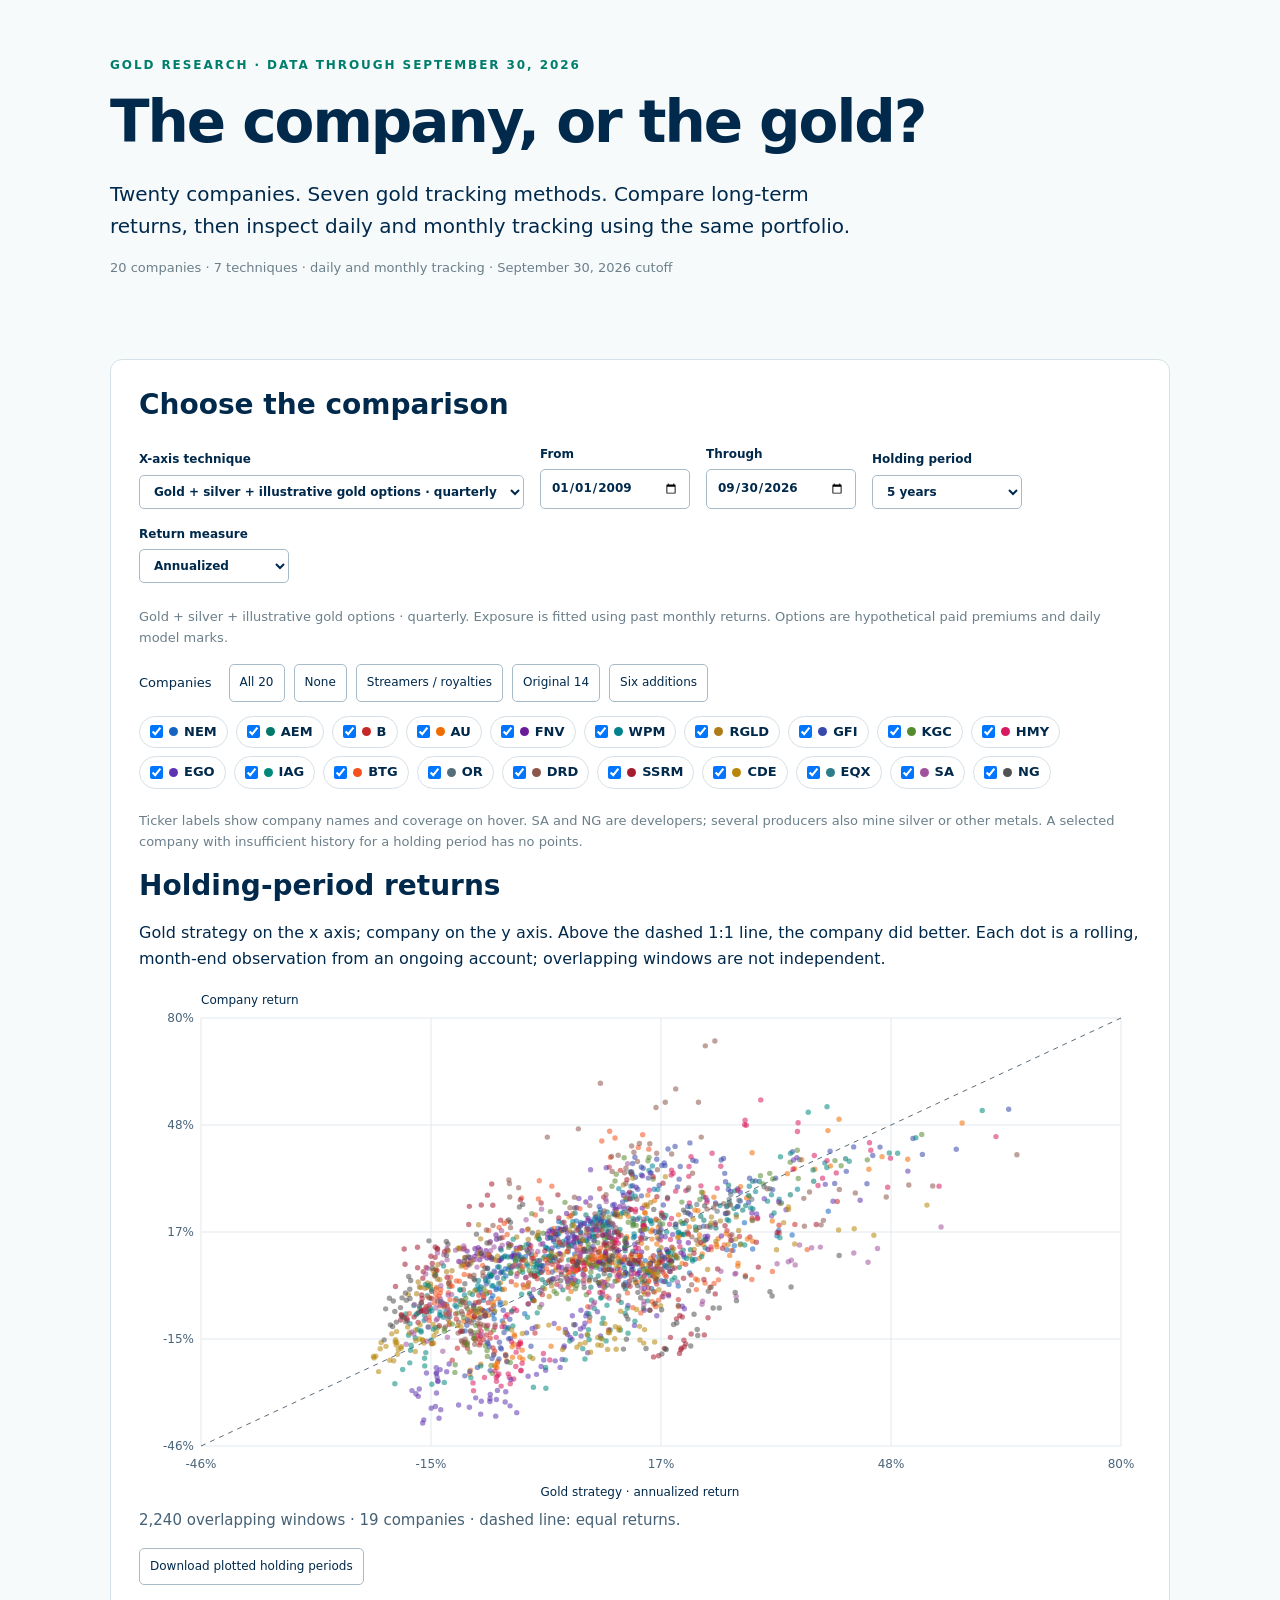
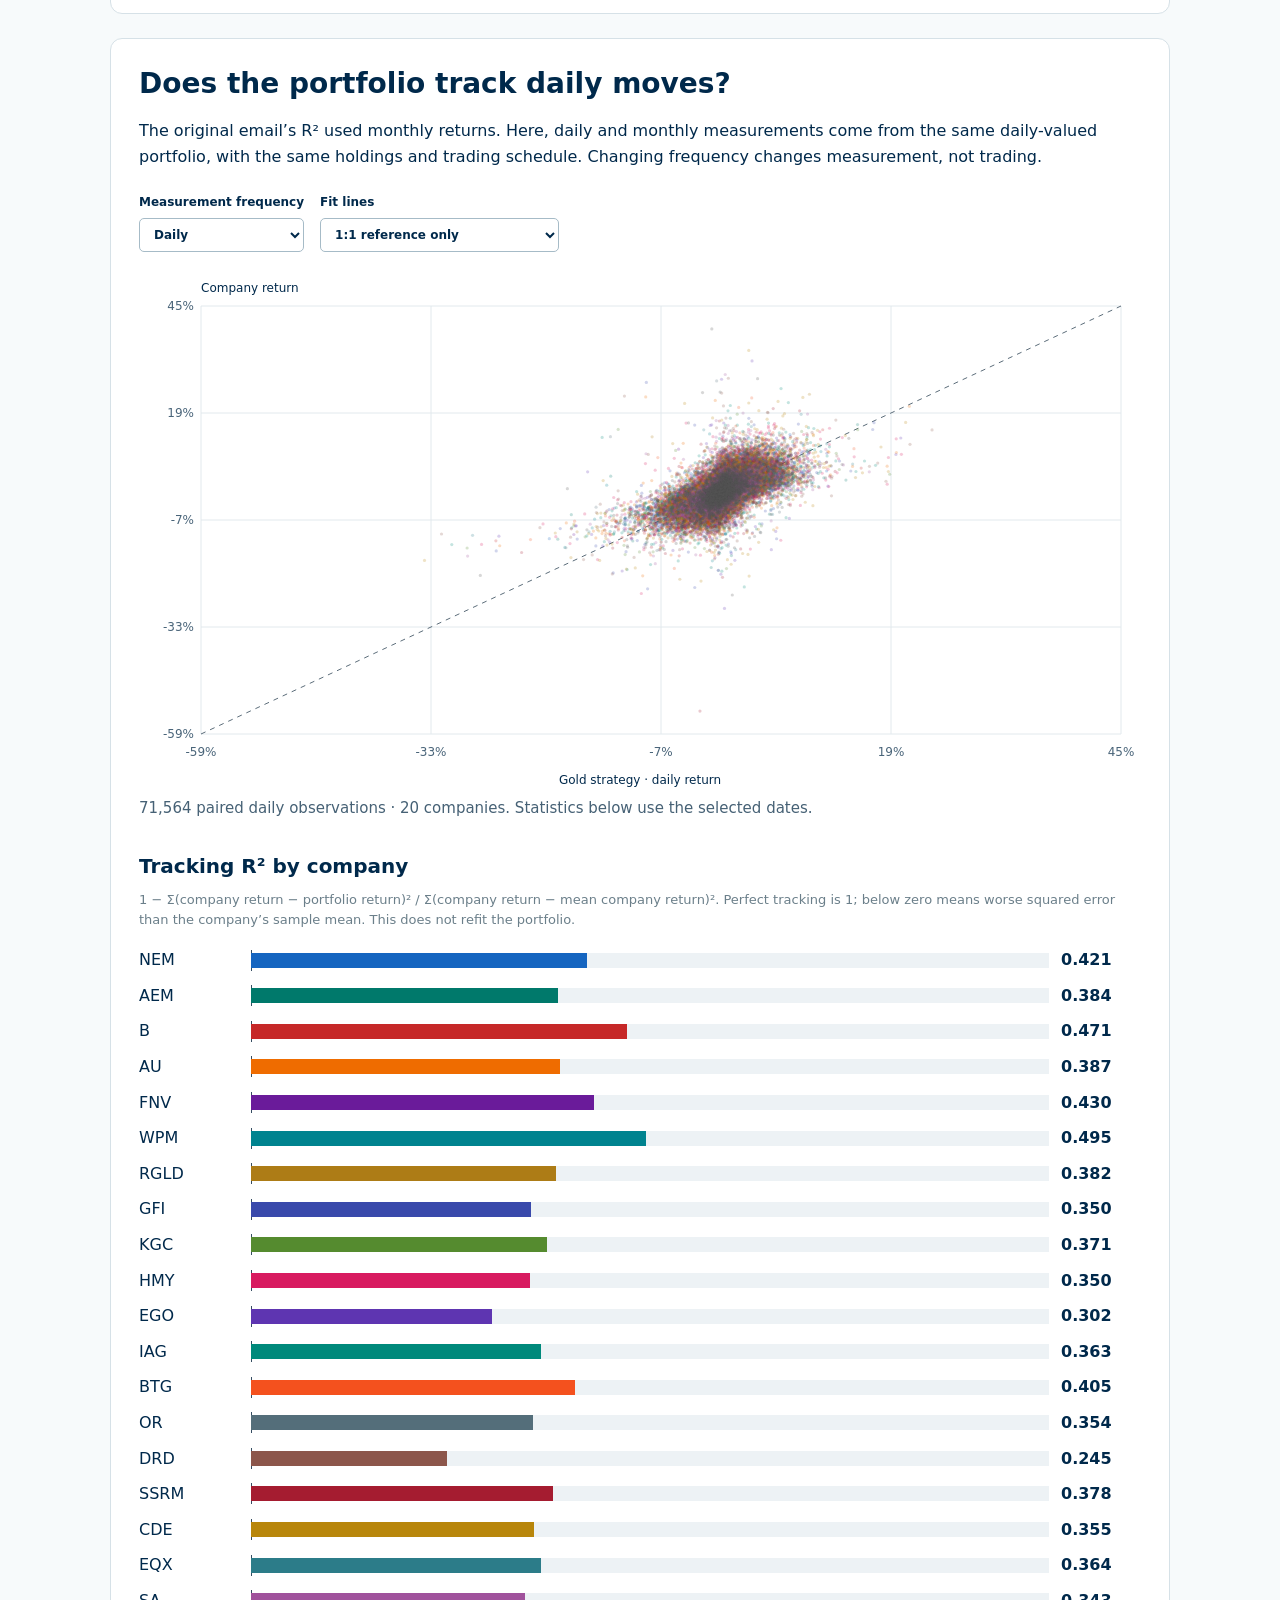
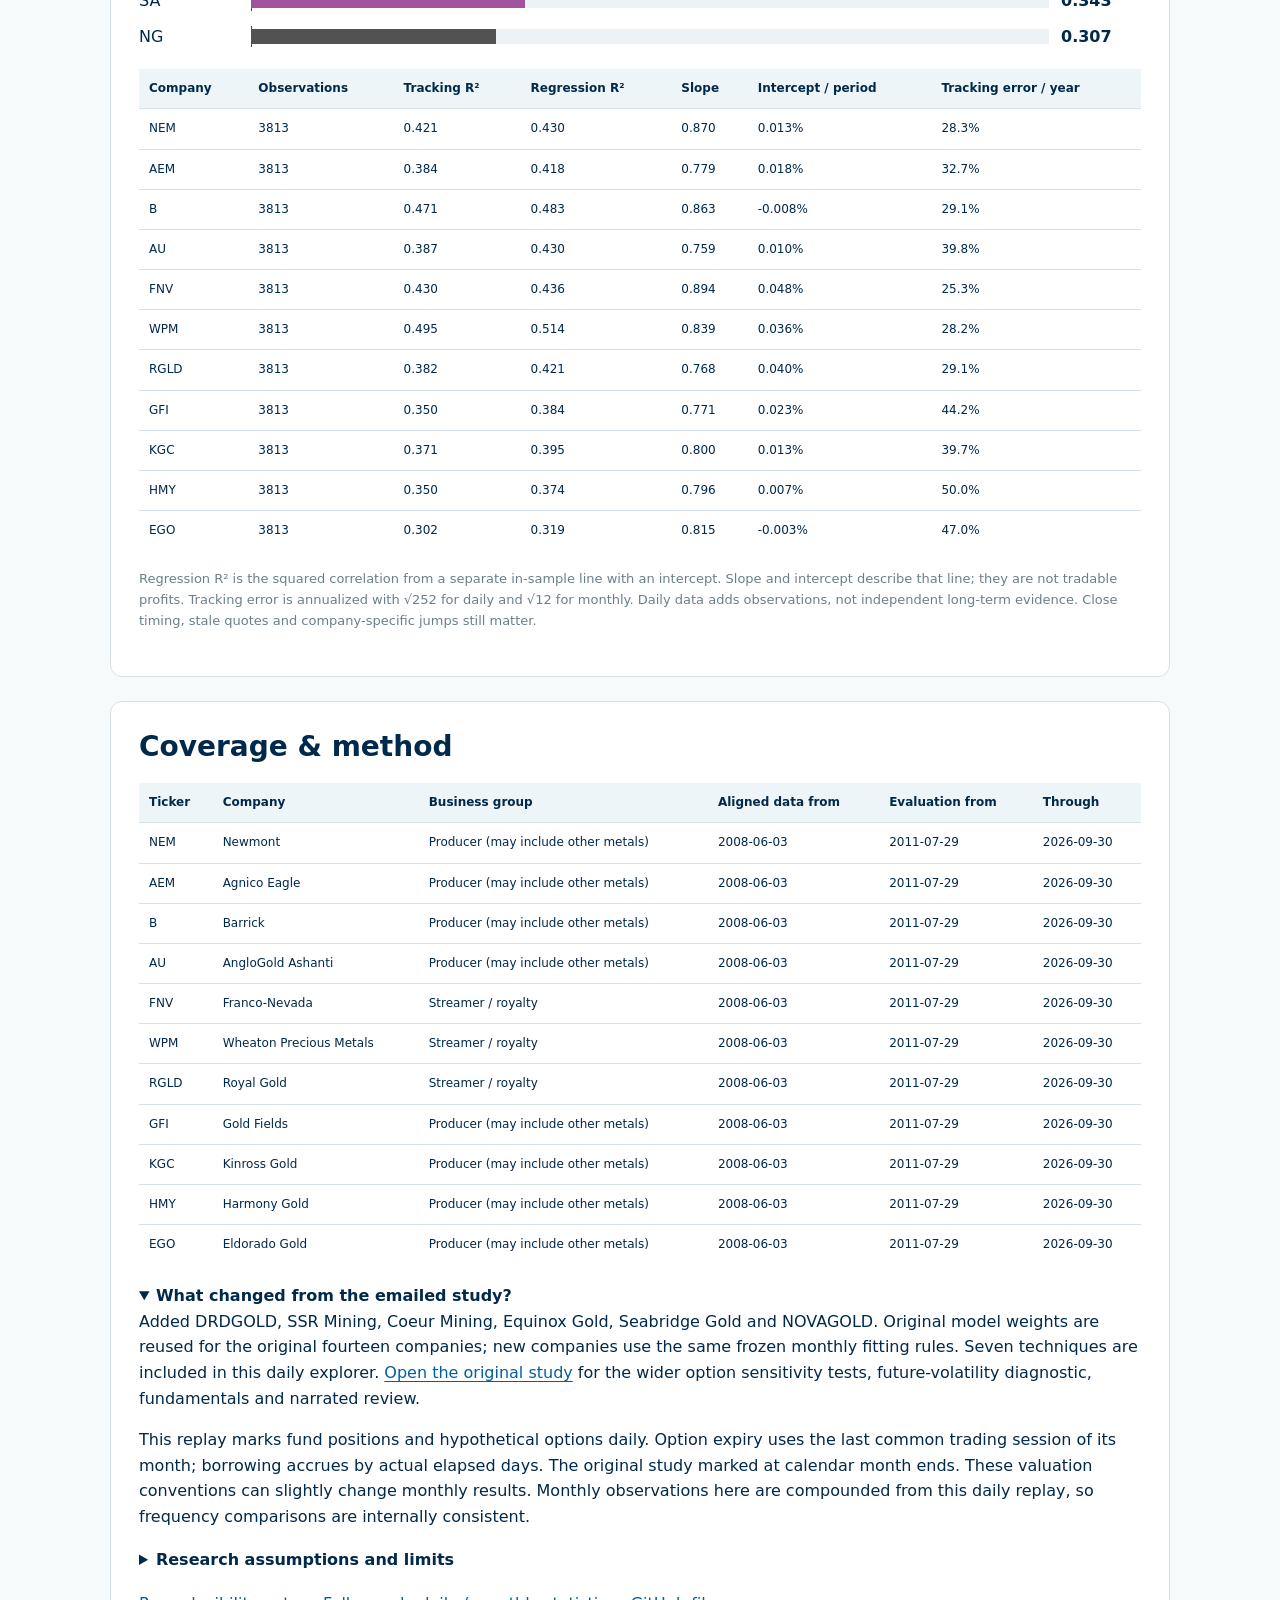
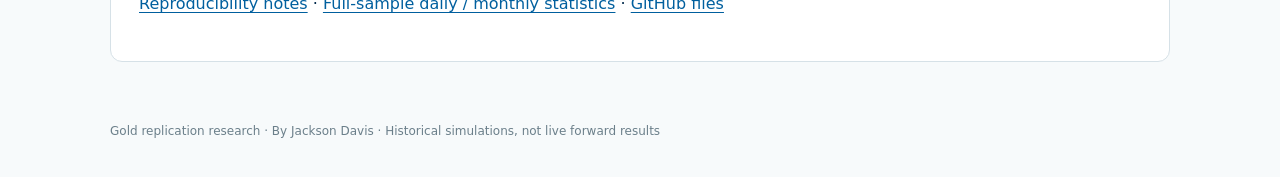
==== replication-v4/index.html @ cfcb2ccc "Add 20-company scatter with daily and monthly tracking comparisons Refs #2. Preserve the original mo" ====
<!doctype html><html lang="en"><head><meta charset="utf-8"><meta name="viewport" content="width=device-width,initial-scale=1"><title>Gold & company returns | Interactive research</title><link rel="stylesheet" href="style.css"><style>header{padding-bottom:28px}.chart{height:520px}select{max-width:100%}.controls>label{min-width:150px}.stockchips label{font-size:13px}.metricrow{display:grid;grid-template-columns:100px 1fr 80px;align-items:center;gap:12px;margin:10px 0}.track{height:15px;background:#edf2f5;position:relative}.bar{height:100%;position:absolute}.zero{position:absolute;top:-3px;height:21px;width:1px;background:#354d62}.tablewrap{max-height:480px}#tooltip{pointer-events:none}.statline{font-size:15px;color:#466175}.controls{align-items:end}.controls input{max-width:170px}button{cursor:pointer}details{margin:18px 0}summary{cursor:pointer;font-weight:600}a{color:#005f9e}@media(max-width:600px){.chart{height:420px}.metricrow{grid-template-columns:65px 1fr 65px}.controls{display:grid;grid-template-columns:1fr}.controls>label{min-width:0}}</style></head><body>
<header><p class="eyebrow">GOLD RESEARCH · DATA THROUGH SEPTEMBER 30, 2026</p><h1>The company, or the gold?</h1><p class="lede">Twenty companies. Seven gold tracking methods. Compare long-term returns, then inspect daily and monthly tracking using the same portfolio.</p><p id="status" role="status">Loading derived research data…</p></header><main>
<section><h2>Choose the comparison</h2><div class="controls"><label>X-axis technique<select id="model"></select></label><label>From<input type="date" id="start" value="2009-01-01" min="2009-01-01" max="2026-09-30"></label><label>Through<input type="date" id="end" value="2026-09-30" min="2009-01-01" max="2026-09-30"></label><label>Holding period<select id="horizon"><option value="1">1 month</option><option value="12">1 year</option><option value="36">3 years</option><option value="60" selected>5 years</option><option value="120">10 years</option></select></label><label>Return measure<select id="measure"><option value="cagr">Annualized</option><option value="total">Total</option></select></label></div><p id="modelnote" class="caption"></p>
<div class="stockhead"><span>Companies</span><button id="all">All 20</button><button id="none">None</button><button id="streamers">Streamers / royalties</button><button id="original">Original 14</button><button id="added">Six additions</button></div><div id="stocks" class="stockchips"></div><p class="caption">Ticker labels show company names and coverage on hover. SA and NG are developers; several producers also mine silver or other metals. A selected company with insufficient history for a holding period has no points.</p>
<h2>Holding-period returns</h2><p>Gold strategy on the x axis; company on the y axis. Above the dashed 1:1 line, the company did better. Each dot is a rolling, month-end observation from an ongoing account; overlapping windows are not independent.</p><div class="chart"><canvas id="holding" aria-label="Company versus selected gold technique holding-period returns"></canvas></div><p id="holdingcount" class="statline"></p><button id="download">Download plotted holding periods</button></section>
<section><h2>Does the portfolio track daily moves?</h2><p>The original email’s R² used monthly returns. Here, daily and monthly measurements come from the same daily-valued portfolio, with the same holdings and trading schedule. Changing frequency changes measurement, not trading.</p><div class="controls"><label>Measurement frequency<select id="frequency"><option value="daily" selected>Daily</option><option value="monthly">Monthly</option></select></label><label>Fit lines<select id="fits"><option value="off">1:1 reference only</option><option value="on">Add per-company fitted lines</option></select></label></div><div class="chart"><canvas id="tracking" aria-label="Daily or monthly company versus portfolio returns"></canvas></div><p id="trackingcount" class="statline"></p>
<h3>Tracking R² by company</h3><p class="caption">1 − Σ(company return − portfolio return)² / Σ(company return − mean company return)². Perfect tracking is 1; below zero means worse squared error than the company’s sample mean. This does not refit the portfolio.</p><div id="bars"></div><div class="tablewrap"><table id="stats"></table></div><p class="caption">Regression R² is the squared correlation from a separate in-sample line with an intercept. Slope and intercept describe that line; they are not tradable profits. Tracking error is annualized with √252 for daily and √12 for monthly. Daily data adds observations, not independent long-term evidence. Close timing, stale quotes and company-specific jumps still matter.</p></section>
<section><h2>Coverage & method</h2><div class="tablewrap"><table id="coverage"></table></div><details open><summary>What changed from the emailed study?</summary><p>Added DRDGOLD, SSR Mining, Coeur Mining, Equinox Gold, Seabridge Gold and NOVAGOLD. Original model weights are reused for the original fourteen companies; new companies use the same frozen monthly fitting rules. Seven techniques are included in this daily explorer. <a href="../replication-v3/">Open the original study</a> for the wider option sensitivity tests, future-volatility diagnostic, fundamentals and narrated review.</p><p>This replay marks fund positions and hypothetical options daily. Option expiry uses the last common trading session of its month; borrowing accrues by actual elapsed days. The original study marked at calendar month ends. These valuation conventions can slightly change monthly results. Monthly observations here are compounded from this daily replay, so frequency comparisons are internally consistent.</p></details><details><summary>Research assumptions and limits</summary><ul><li>GLD and SLV adjusted-close exposure plus BIL cash are funded bullion proxies, not a validated rolled-futures implementation. USD listings and vendor dividend/split adjustments are used.</li><li>Fitted exposures use trailing 24 monthly returns (risk targeting: 36), ending a full month before entry. Gold exposure is capped at 3×. Silver and paid gold options use the prior study’s fixed constraints and penalty. No peer-company return enters the portfolio.</li><li>Quantities remain fixed between monthly or calendar-quarter trades. Fund trades cost 2 basis points; borrowing adds 50 basis points per year. Illustrative options pay a 5% premium spread and use Black-Scholes/GVZ marks, not observed execution prices.</li><li>Revised vendor histories and a selected surviving universe can bias results. The companies’ business mix changes over time. No pre-listing histories are fabricated.</li><li>Long-horizon returns are ratios of the ongoing portfolio’s NAV, with costs already reflected. They do not reset a fresh account at each point. Selected dates restrict observations, not training history.</li><li>Daily observations require aligned stock/fund quotes. Only GVZ is forward-filled. Missing-session gaps, if present, are omitted from daily statistics; monthly observations still represent full month-end changes.</li></ul></details><p><a href="METHODS.md">Reproducibility notes</a> · <a href="summary.json">Full-sample daily / monthly statistics</a> · <a href="https://github.com/jhdavis789/gold-research/tree/main/replication-v4">GitHub files</a></p></section></main><footer>Gold replication research · By Jackson Davis · Historical simulations, not live forward results</footer><div id="tooltip" role="tooltip"></div><script src="app.js"></script></body></html>
---- replication-v4/style.css ----
:root{--ink:#00294b;--navy:#005f9e;--teal:#007e6c;--muted:#6b7f8a;--line:#d6e1e7;--wash:#def5ff}*{box-sizing:border-box}body{margin:0;color:var(--ink);background:#f7fafb;font:16px/1.6 system-ui,sans-serif}header,main,footer{max-width:1120px;margin:auto;padding:36px 30px}header{padding-top:56px;padding-bottom:22px}h1{font-size:clamp(34px,5vw,58px);letter-spacing:-.035em;line-height:1.08;margin:12px 0 24px}h2{font-size:28px;line-height:1.2;margin:0 0 18px}h3{font-size:20px;margin:30px 0 8px}p{margin:0 0 16px}.lede{max-width:780px;font-size:20px}.eyebrow{font-size:12px;letter-spacing:.16em;font-weight:700;color:var(--teal)}#status,.caption{font-size:13px;color:var(--muted)}section{background:white;border:1px solid var(--line);border-radius:12px;padding:28px;margin-bottom:24px}.finding{background:#edf7fb}.cards{display:grid;grid-template-columns:repeat(3,1fr);gap:24px;margin:24px 0}.cards strong{font-size:42px;color:var(--navy)}.cards p{font-size:14px}.controls{display:flex;flex-wrap:wrap;gap:16px;margin:24px 0}label{font-size:12px;font-weight:650;display:flex;flex-direction:column;gap:5px}input,select,button{font:inherit;color:var(--ink);border:1px solid #a6bbc7;border-radius:5px;background:white;padding:8px 10px}input{max-width:125px}select{max-width:310px}button{font-size:12px;cursor:pointer}button:hover{background:var(--wash)}.stockhead{display:flex;align-items:center;gap:9px;flex-wrap:wrap}.stockhead span{font-size:13px;margin-right:8px}.stockchips{display:flex;flex-wrap:wrap;gap:8px;margin:14px 0 22px}.stockchips label{display:flex;flex-direction:row;align-items:center;gap:6px;border:1px solid var(--line);border-radius:20px;padding:5px 10px;font-size:12px;cursor:pointer}.stockchips input{margin:0}.dot{display:inline-block;width:9px;height:9px;border-radius:50%}.chart{width:100%;height:420px;position:relative}canvas{width:100%;height:100%;display:block}.tablewrap{overflow:auto;margin:20px 0}table{width:100%;border-collapse:collapse;font-size:12px;white-space:nowrap}th{text-align:left;background:#edf5f8;font-weight:650}td,th{padding:10px;border-bottom:1px solid var(--line)}a{color:var(--navy);text-underline-offset:3px}li{margin-bottom:9px}footer{font-size:12px;color:var(--muted);padding-top:0}#tooltip{position:fixed;display:none;pointer-events:none;background:#fff;border:1px solid #a6bbc7;border-radius:6px;box-shadow:0 3px 18px #00294b22;padding:10px 13px;font-size:12px;z-index:20;max-width:300px}@media(max-width:640px){header,main,footer{padding-left:16px;padding-right:16px}section{padding:18px}.cards{grid-template-columns:1fr;gap:10px}.cards strong{font-size:32px}.cards p{margin:0}.chart{height:350px}select{max-width:270px}}
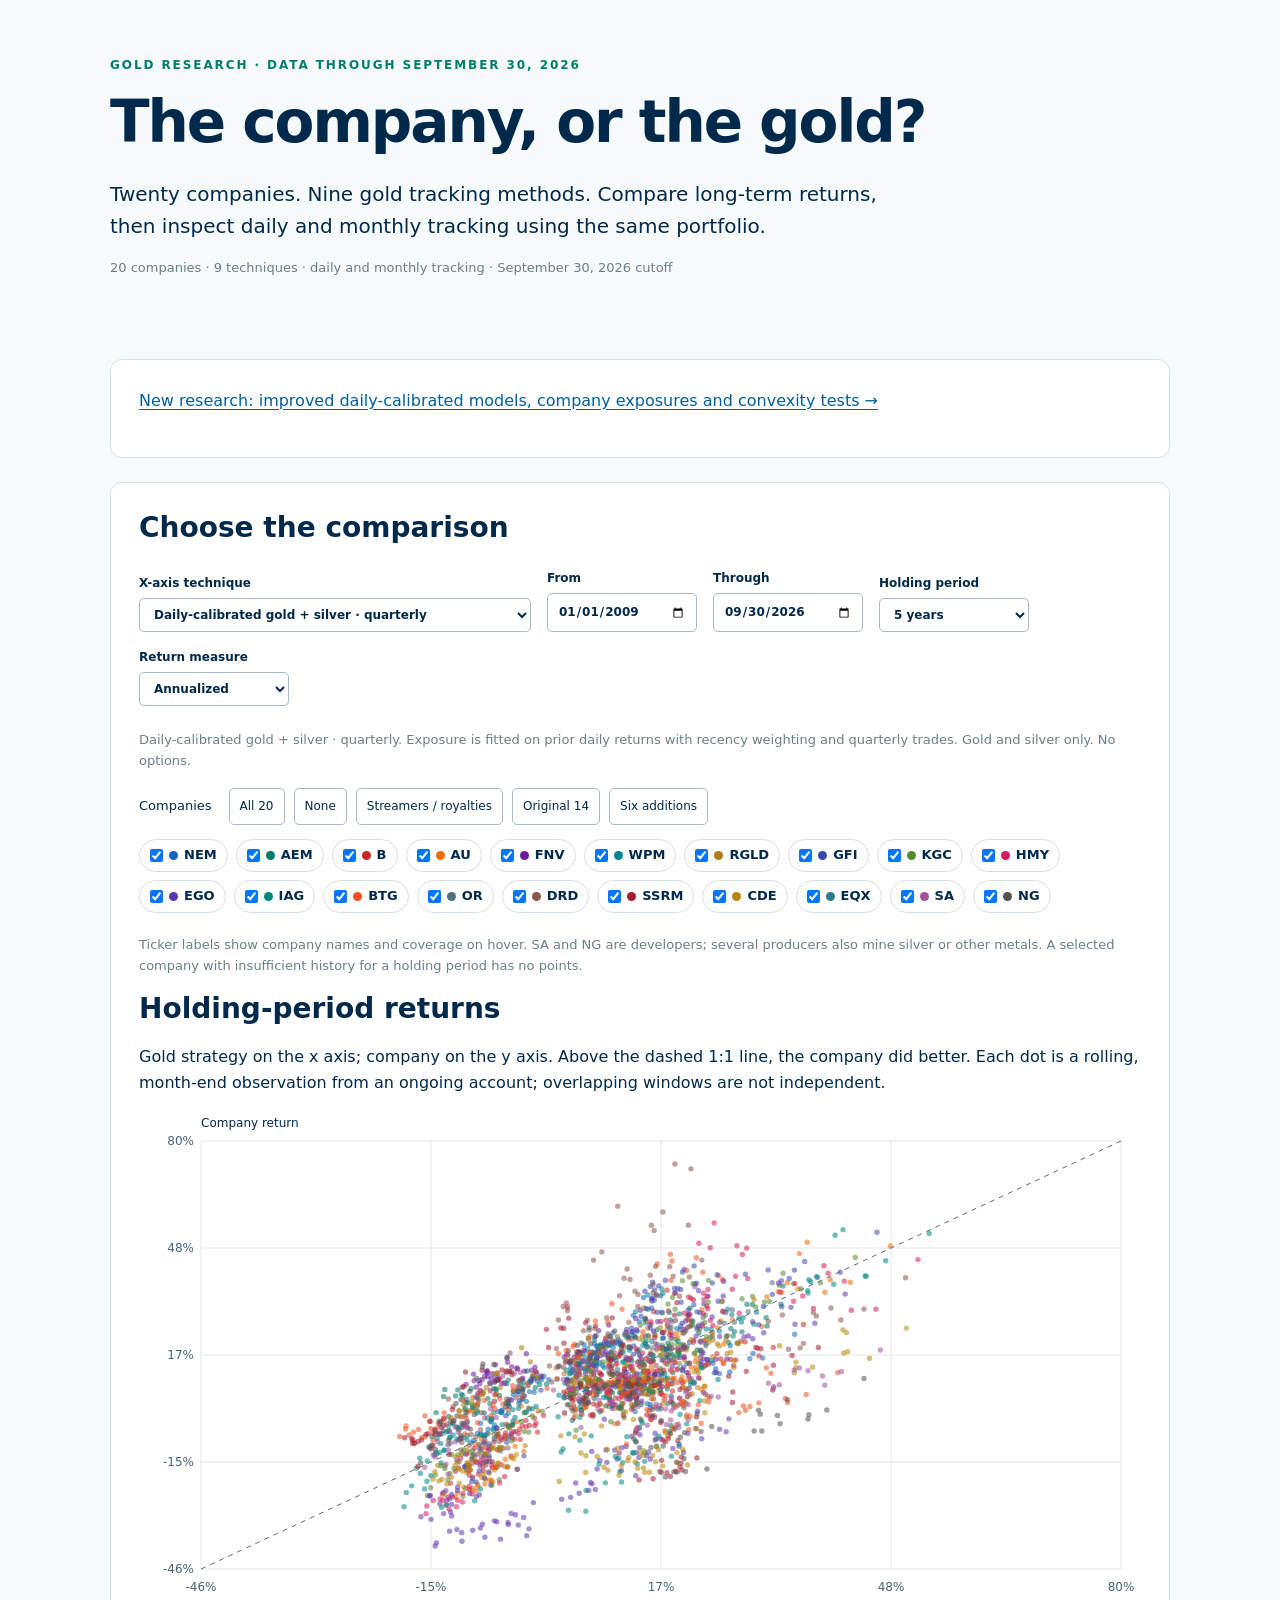
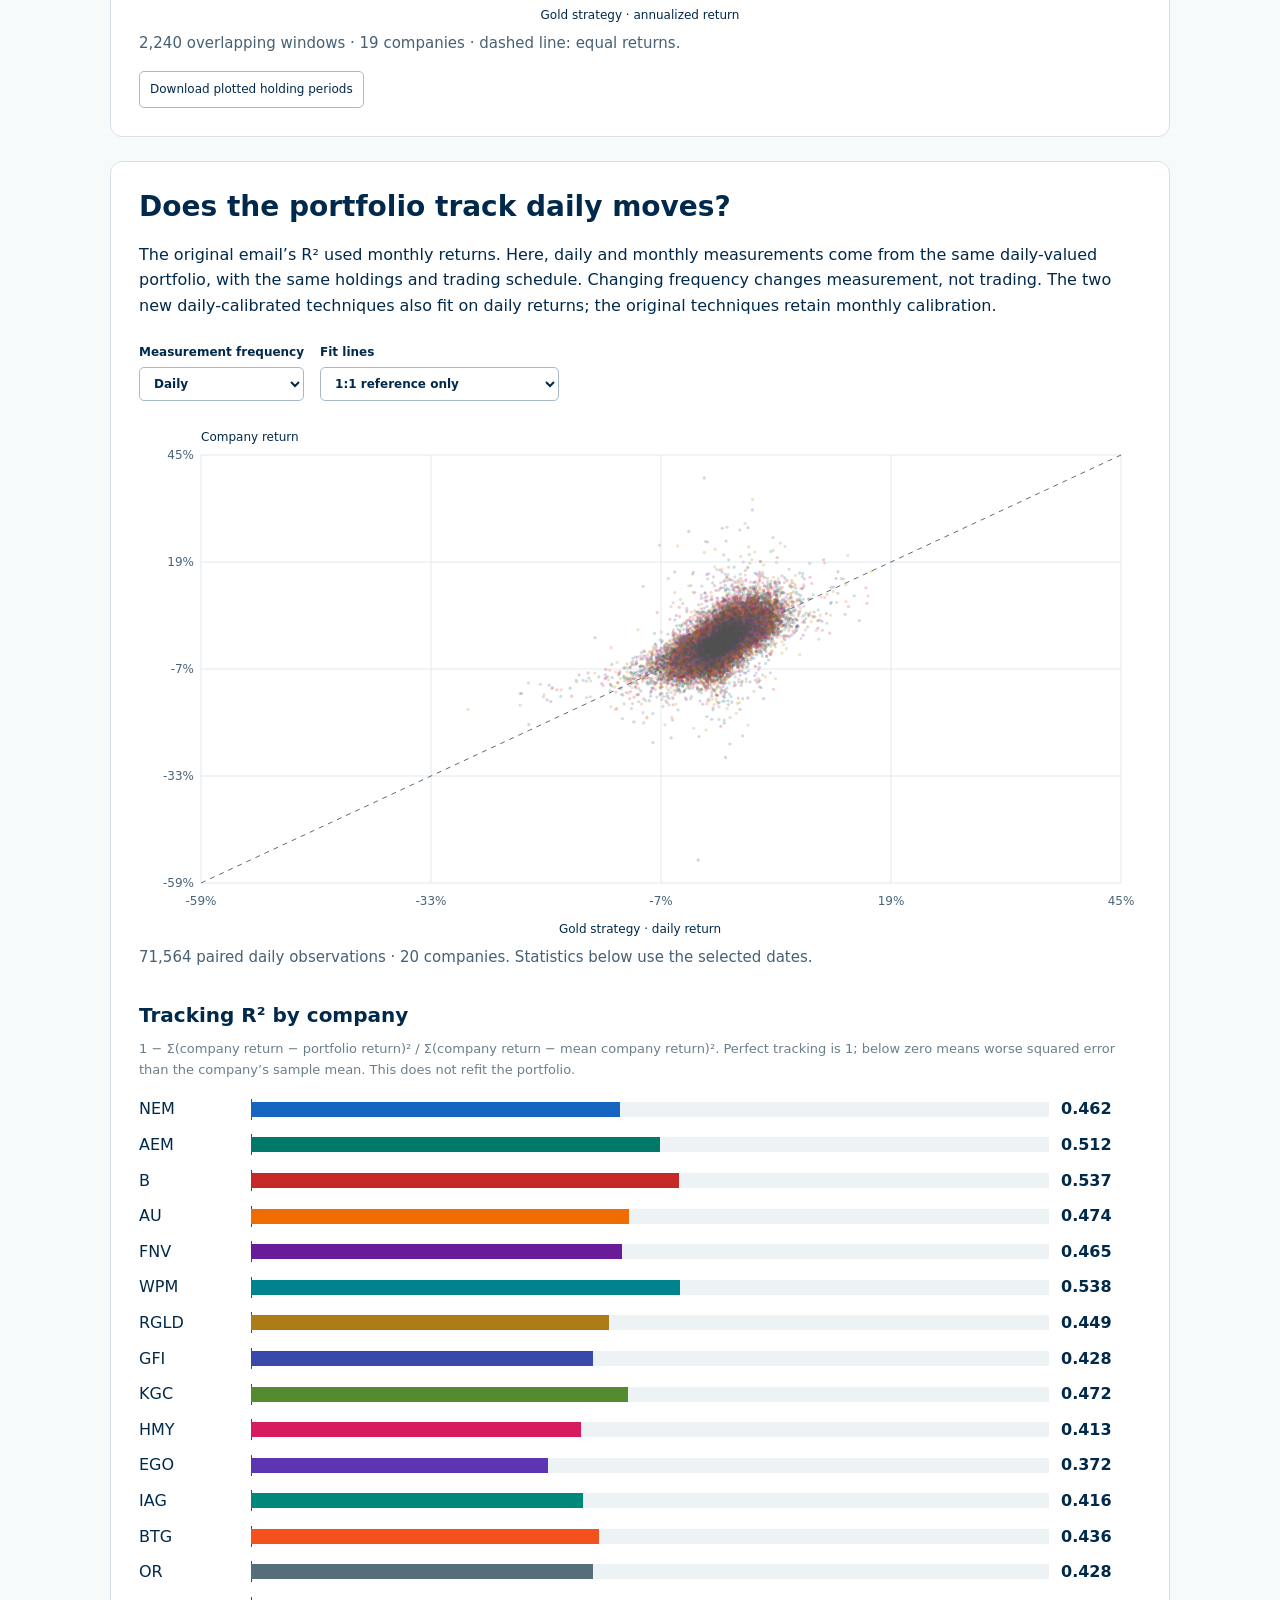
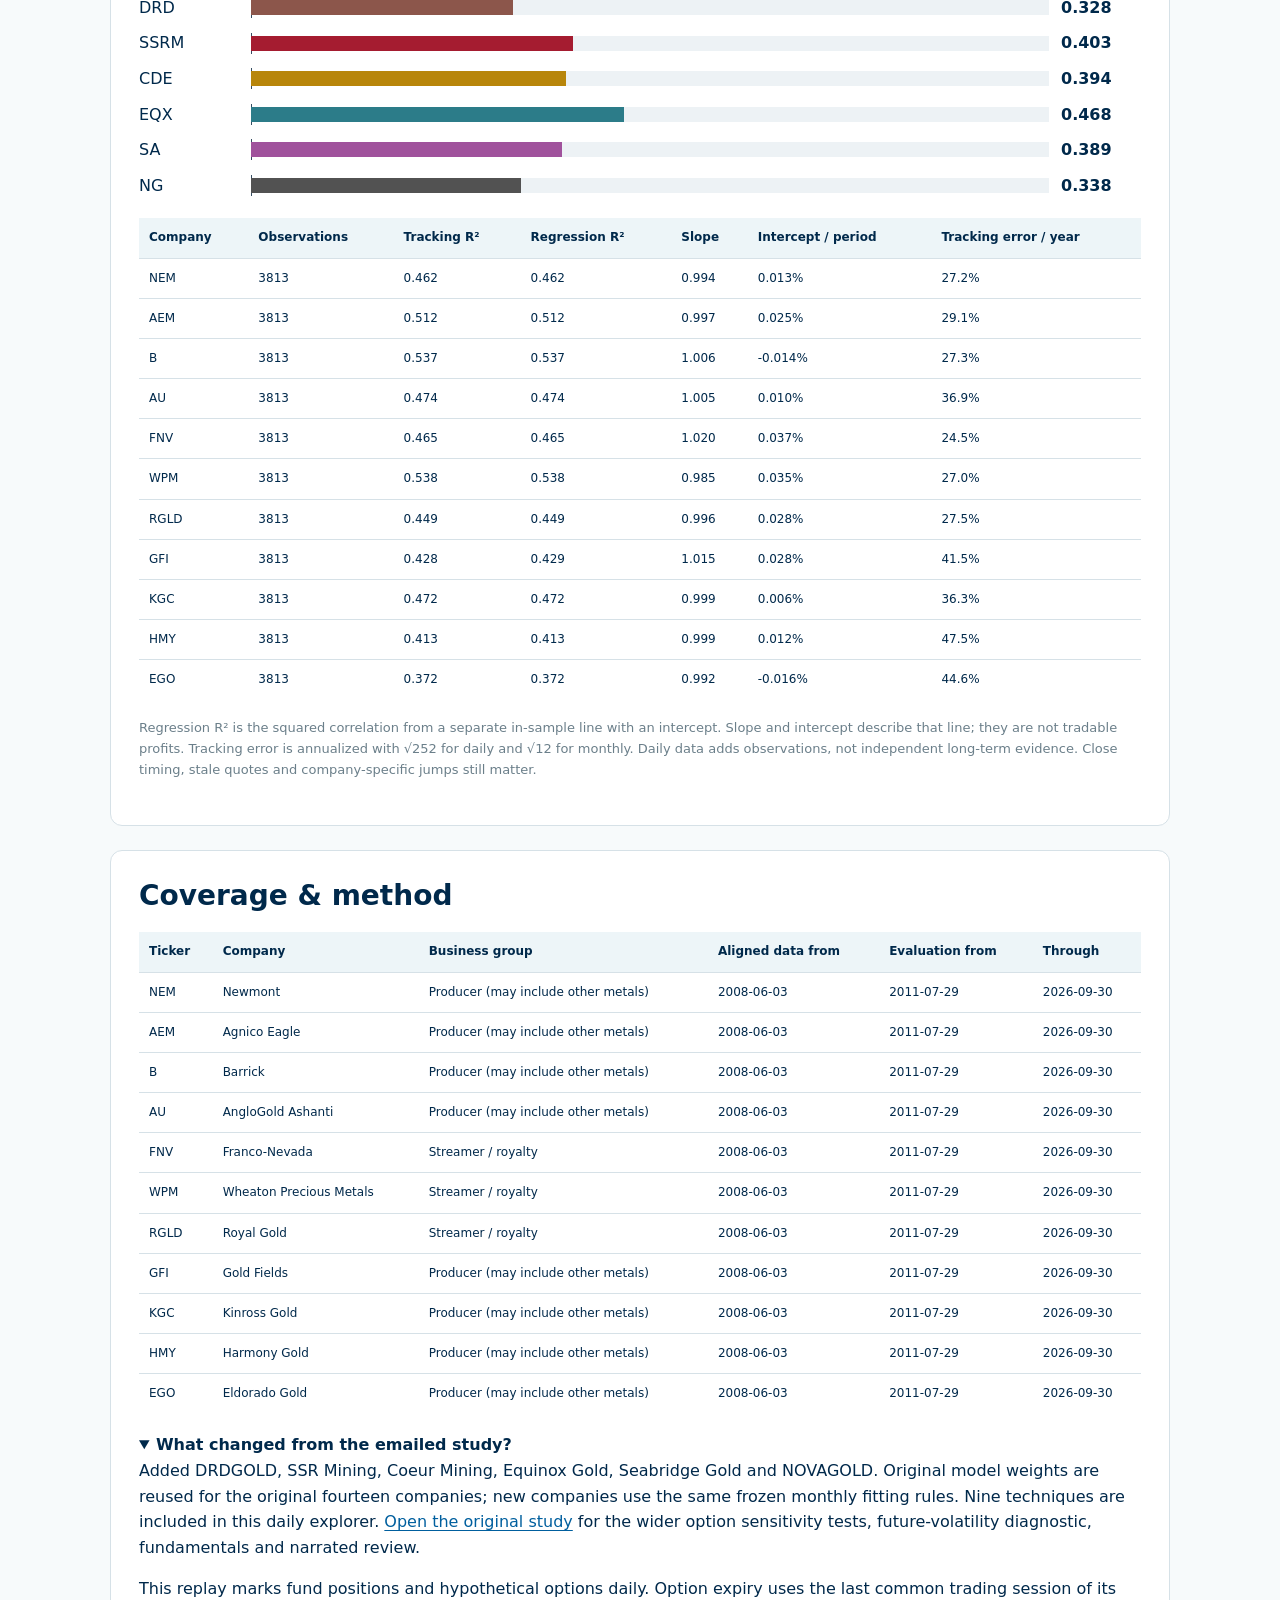
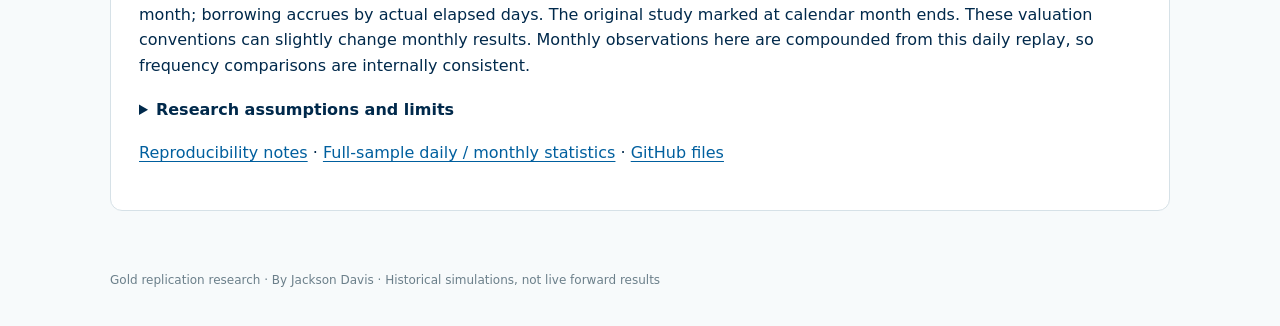
==== commit 17b540bc: "Improve company replication with daily calibration and test convexity Refs #3. Preserve 26 new portf" ====
--- a/replication-v4/index.html
+++ b/replication-v4/index.html
@@ -1,8 +1,8 @@
 <!doctype html><html lang="en"><head><meta charset="utf-8"><meta name="viewport" content="width=device-width,initial-scale=1"><title>Gold & company returns | Interactive research</title><link rel="stylesheet" href="style.css"><style>header{padding-bottom:28px}.chart{height:520px}select{max-width:100%}.controls>label{min-width:150px}.stockchips label{font-size:13px}.metricrow{display:grid;grid-template-columns:100px 1fr 80px;align-items:center;gap:12px;margin:10px 0}.track{height:15px;background:#edf2f5;position:relative}.bar{height:100%;position:absolute}.zero{position:absolute;top:-3px;height:21px;width:1px;background:#354d62}.tablewrap{max-height:480px}#tooltip{pointer-events:none}.statline{font-size:15px;color:#466175}.controls{align-items:end}.controls input{max-width:170px}button{cursor:pointer}details{margin:18px 0}summary{cursor:pointer;font-weight:600}a{color:#005f9e}@media(max-width:600px){.chart{height:420px}.metricrow{grid-template-columns:65px 1fr 65px}.controls{display:grid;grid-template-columns:1fr}.controls>label{min-width:0}}</style></head><body>
-<header><p class="eyebrow">GOLD RESEARCH · DATA THROUGH SEPTEMBER 30, 2026</p><h1>The company, or the gold?</h1><p class="lede">Twenty companies. Seven gold tracking methods. Compare long-term returns, then inspect daily and monthly tracking using the same portfolio.</p><p id="status" role="status">Loading derived research data…</p></header><main>
+<header><p class="eyebrow">GOLD RESEARCH · DATA THROUGH SEPTEMBER 30, 2026</p><h1>The company, or the gold?</h1><p class="lede">Twenty companies. Nine gold tracking methods. Compare long-term returns, then inspect daily and monthly tracking using the same portfolio.</p><p id="status" role="status">Loading derived research data…</p></header><main><section><p><a href="../replication-v5/">New research: improved daily-calibrated models, company exposures and convexity tests →</a></p></section>
 <section><h2>Choose the comparison</h2><div class="controls"><label>X-axis technique<select id="model"></select></label><label>From<input type="date" id="start" value="2009-01-01" min="2009-01-01" max="2026-09-30"></label><label>Through<input type="date" id="end" value="2026-09-30" min="2009-01-01" max="2026-09-30"></label><label>Holding period<select id="horizon"><option value="1">1 month</option><option value="12">1 year</option><option value="36">3 years</option><option value="60" selected>5 years</option><option value="120">10 years</option></select></label><label>Return measure<select id="measure"><option value="cagr">Annualized</option><option value="total">Total</option></select></label></div><p id="modelnote" class="caption"></p>
 <div class="stockhead"><span>Companies</span><button id="all">All 20</button><button id="none">None</button><button id="streamers">Streamers / royalties</button><button id="original">Original 14</button><button id="added">Six additions</button></div><div id="stocks" class="stockchips"></div><p class="caption">Ticker labels show company names and coverage on hover. SA and NG are developers; several producers also mine silver or other metals. A selected company with insufficient history for a holding period has no points.</p>
 <h2>Holding-period returns</h2><p>Gold strategy on the x axis; company on the y axis. Above the dashed 1:1 line, the company did better. Each dot is a rolling, month-end observation from an ongoing account; overlapping windows are not independent.</p><div class="chart"><canvas id="holding" aria-label="Company versus selected gold technique holding-period returns"></canvas></div><p id="holdingcount" class="statline"></p><button id="download">Download plotted holding periods</button></section>
-<section><h2>Does the portfolio track daily moves?</h2><p>The original email’s R² used monthly returns. Here, daily and monthly measurements come from the same daily-valued portfolio, with the same holdings and trading schedule. Changing frequency changes measurement, not trading.</p><div class="controls"><label>Measurement frequency<select id="frequency"><option value="daily" selected>Daily</option><option value="monthly">Monthly</option></select></label><label>Fit lines<select id="fits"><option value="off">1:1 reference only</option><option value="on">Add per-company fitted lines</option></select></label></div><div class="chart"><canvas id="tracking" aria-label="Daily or monthly company versus portfolio returns"></canvas></div><p id="trackingcount" class="statline"></p>
+<section><h2>Does the portfolio track daily moves?</h2><p>The original email’s R² used monthly returns. Here, daily and monthly measurements come from the same daily-valued portfolio, with the same holdings and trading schedule. Changing frequency changes measurement, not trading. The two new daily-calibrated techniques also fit on daily returns; the original techniques retain monthly calibration.</p><div class="controls"><label>Measurement frequency<select id="frequency"><option value="daily" selected>Daily</option><option value="monthly">Monthly</option></select></label><label>Fit lines<select id="fits"><option value="off">1:1 reference only</option><option value="on">Add per-company fitted lines</option></select></label></div><div class="chart"><canvas id="tracking" aria-label="Daily or monthly company versus portfolio returns"></canvas></div><p id="trackingcount" class="statline"></p>
 <h3>Tracking R² by company</h3><p class="caption">1 − Σ(company return − portfolio return)² / Σ(company return − mean company return)². Perfect tracking is 1; below zero means worse squared error than the company’s sample mean. This does not refit the portfolio.</p><div id="bars"></div><div class="tablewrap"><table id="stats"></table></div><p class="caption">Regression R² is the squared correlation from a separate in-sample line with an intercept. Slope and intercept describe that line; they are not tradable profits. Tracking error is annualized with √252 for daily and √12 for monthly. Daily data adds observations, not independent long-term evidence. Close timing, stale quotes and company-specific jumps still matter.</p></section>
-<section><h2>Coverage & method</h2><div class="tablewrap"><table id="coverage"></table></div><details open><summary>What changed from the emailed study?</summary><p>Added DRDGOLD, SSR Mining, Coeur Mining, Equinox Gold, Seabridge Gold and NOVAGOLD. Original model weights are reused for the original fourteen companies; new companies use the same frozen monthly fitting rules. Seven techniques are included in this daily explorer. <a href="../replication-v3/">Open the original study</a> for the wider option sensitivity tests, future-volatility diagnostic, fundamentals and narrated review.</p><p>This replay marks fund positions and hypothetical options daily. Option expiry uses the last common trading session of its month; borrowing accrues by actual elapsed days. The original study marked at calendar month ends. These valuation conventions can slightly change monthly results. Monthly observations here are compounded from this daily replay, so frequency comparisons are internally consistent.</p></details><details><summary>Research assumptions and limits</summary><ul><li>GLD and SLV adjusted-close exposure plus BIL cash are funded bullion proxies, not a validated rolled-futures implementation. USD listings and vendor dividend/split adjustments are used.</li><li>Fitted exposures use trailing 24 monthly returns (risk targeting: 36), ending a full month before entry. Gold exposure is capped at 3×. Silver and paid gold options use the prior study’s fixed constraints and penalty. No peer-company return enters the portfolio.</li><li>Quantities remain fixed between monthly or calendar-quarter trades. Fund trades cost 2 basis points; borrowing adds 50 basis points per year. Illustrative options pay a 5% premium spread and use Black-Scholes/GVZ marks, not observed execution prices.</li><li>Revised vendor histories and a selected surviving universe can bias results. The companies’ business mix changes over time. No pre-listing histories are fabricated.</li><li>Long-horizon returns are ratios of the ongoing portfolio’s NAV, with costs already reflected. They do not reset a fresh account at each point. Selected dates restrict observations, not training history.</li><li>Daily observations require aligned stock/fund quotes. Only GVZ is forward-filled. Missing-session gaps, if present, are omitted from daily statistics; monthly observations still represent full month-end changes.</li></ul></details><p><a href="METHODS.md">Reproducibility notes</a> · <a href="summary.json">Full-sample daily / monthly statistics</a> · <a href="https://github.com/jhdavis789/gold-research/tree/main/replication-v4">GitHub files</a></p></section></main><footer>Gold replication research · By Jackson Davis · Historical simulations, not live forward results</footer><div id="tooltip" role="tooltip"></div><script src="app.js"></script></body></html>
+<section><h2>Coverage & method</h2><div class="tablewrap"><table id="coverage"></table></div><details open><summary>What changed from the emailed study?</summary><p>Added DRDGOLD, SSR Mining, Coeur Mining, Equinox Gold, Seabridge Gold and NOVAGOLD. Original model weights are reused for the original fourteen companies; new companies use the same frozen monthly fitting rules. Nine techniques are included in this daily explorer. <a href="../replication-v3/">Open the original study</a> for the wider option sensitivity tests, future-volatility diagnostic, fundamentals and narrated review.</p><p>This replay marks fund positions and hypothetical options daily. Option expiry uses the last common trading session of its month; borrowing accrues by actual elapsed days. The original study marked at calendar month ends. These valuation conventions can slightly change monthly results. Monthly observations here are compounded from this daily replay, so frequency comparisons are internally consistent.</p></details><details><summary>Research assumptions and limits</summary><ul><li>GLD and SLV adjusted-close exposure plus BIL cash are funded bullion proxies, not a validated rolled-futures implementation. USD listings and vendor dividend/split adjustments are used.</li><li>Fitted exposures use trailing 24 monthly returns (risk targeting: 36), ending a full month before entry. Gold exposure is capped at 3×. Silver and paid gold options use the prior study’s fixed constraints and penalty. No peer-company return enters the portfolio.</li><li>Quantities remain fixed between monthly or calendar-quarter trades. Fund trades cost 2 basis points; borrowing adds 50 basis points per year. Illustrative options pay a 5% premium spread and use Black-Scholes/GVZ marks, not observed execution prices.</li><li>Revised vendor histories and a selected surviving universe can bias results. The companies’ business mix changes over time. No pre-listing histories are fabricated.</li><li>Long-horizon returns are ratios of the ongoing portfolio’s NAV, with costs already reflected. They do not reset a fresh account at each point. Selected dates restrict observations, not training history.</li><li>Daily observations require aligned stock/fund quotes. Only GVZ is forward-filled. Missing-session gaps, if present, are omitted from daily statistics; monthly observations still represent full month-end changes.</li></ul></details><p><a href="METHODS.md">Reproducibility notes</a> · <a href="summary.json">Full-sample daily / monthly statistics</a> · <a href="https://github.com/jhdavis789/gold-research/tree/main/replication-v4">GitHub files</a></p></section></main><footer>Gold replication research · By Jackson Davis · Historical simulations, not live forward results</footer><div id="tooltip" role="tooltip"></div><script src="app.js"></script></body></html>
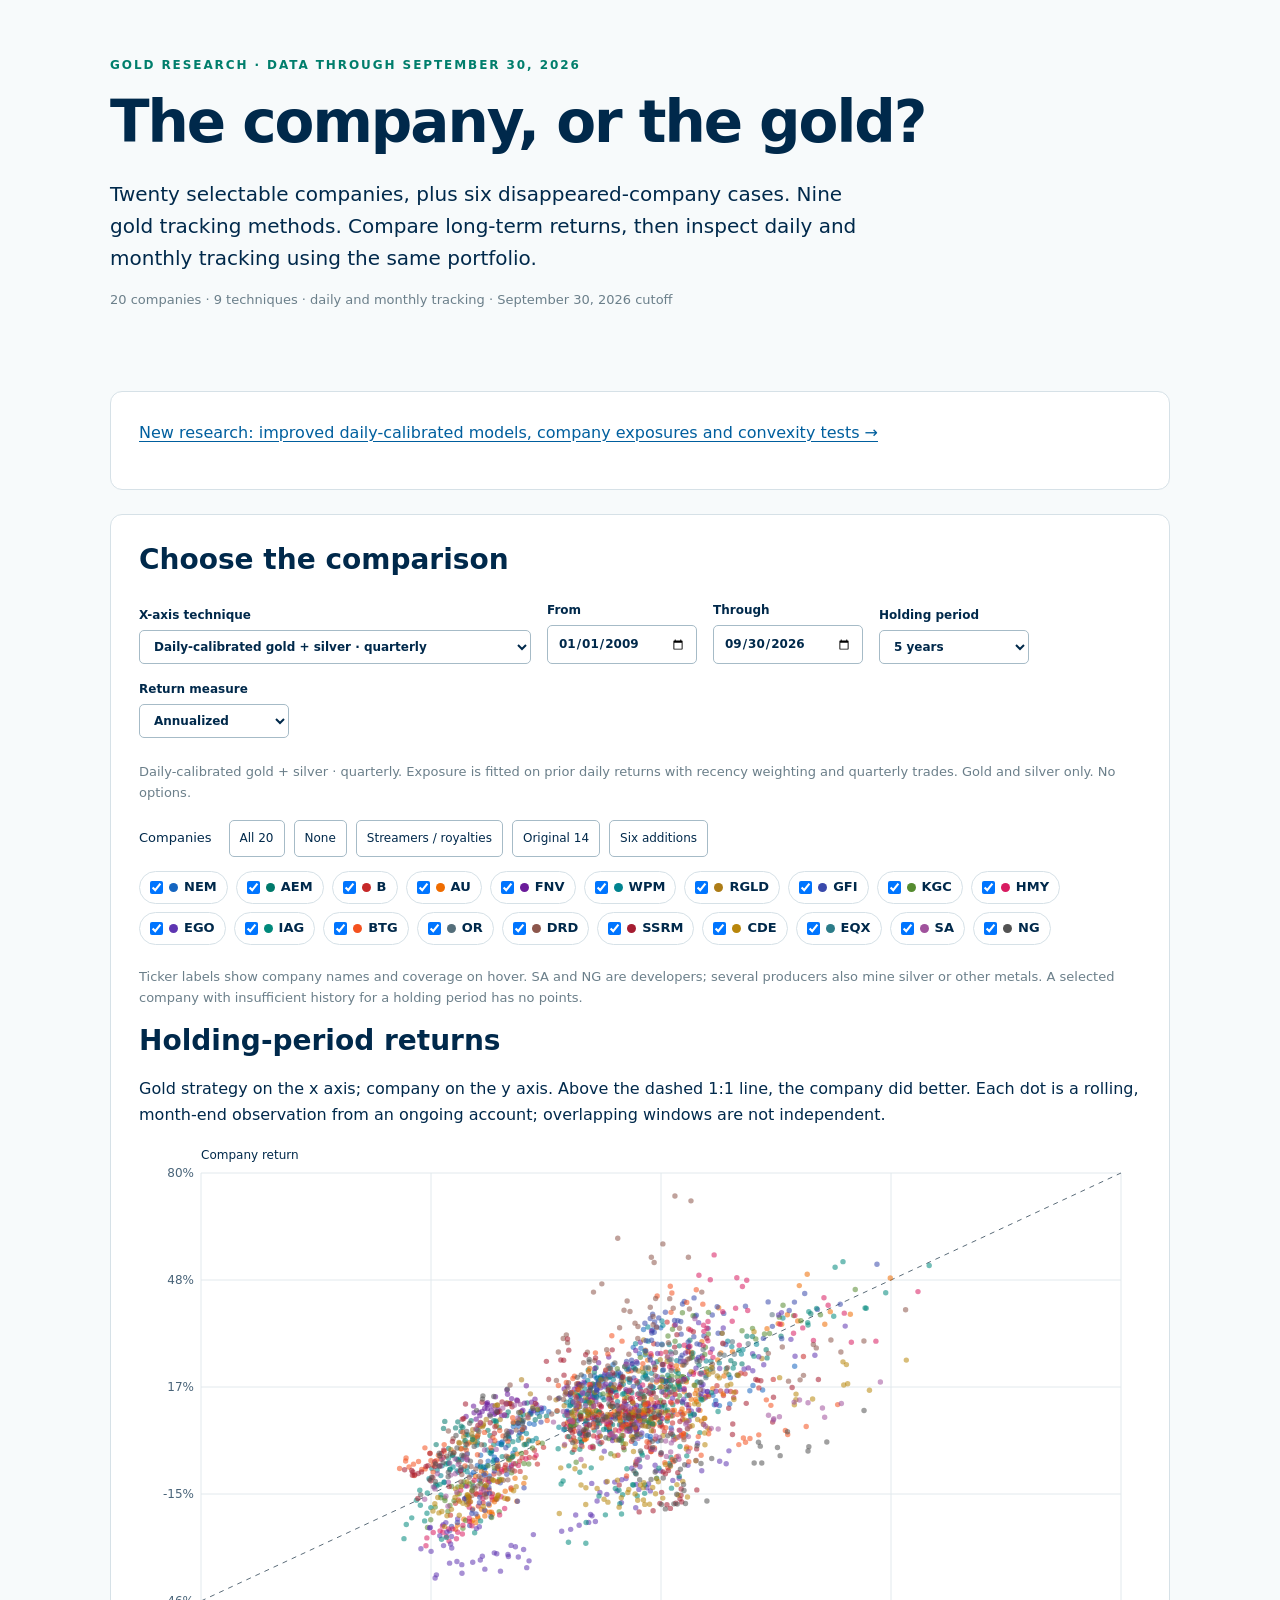
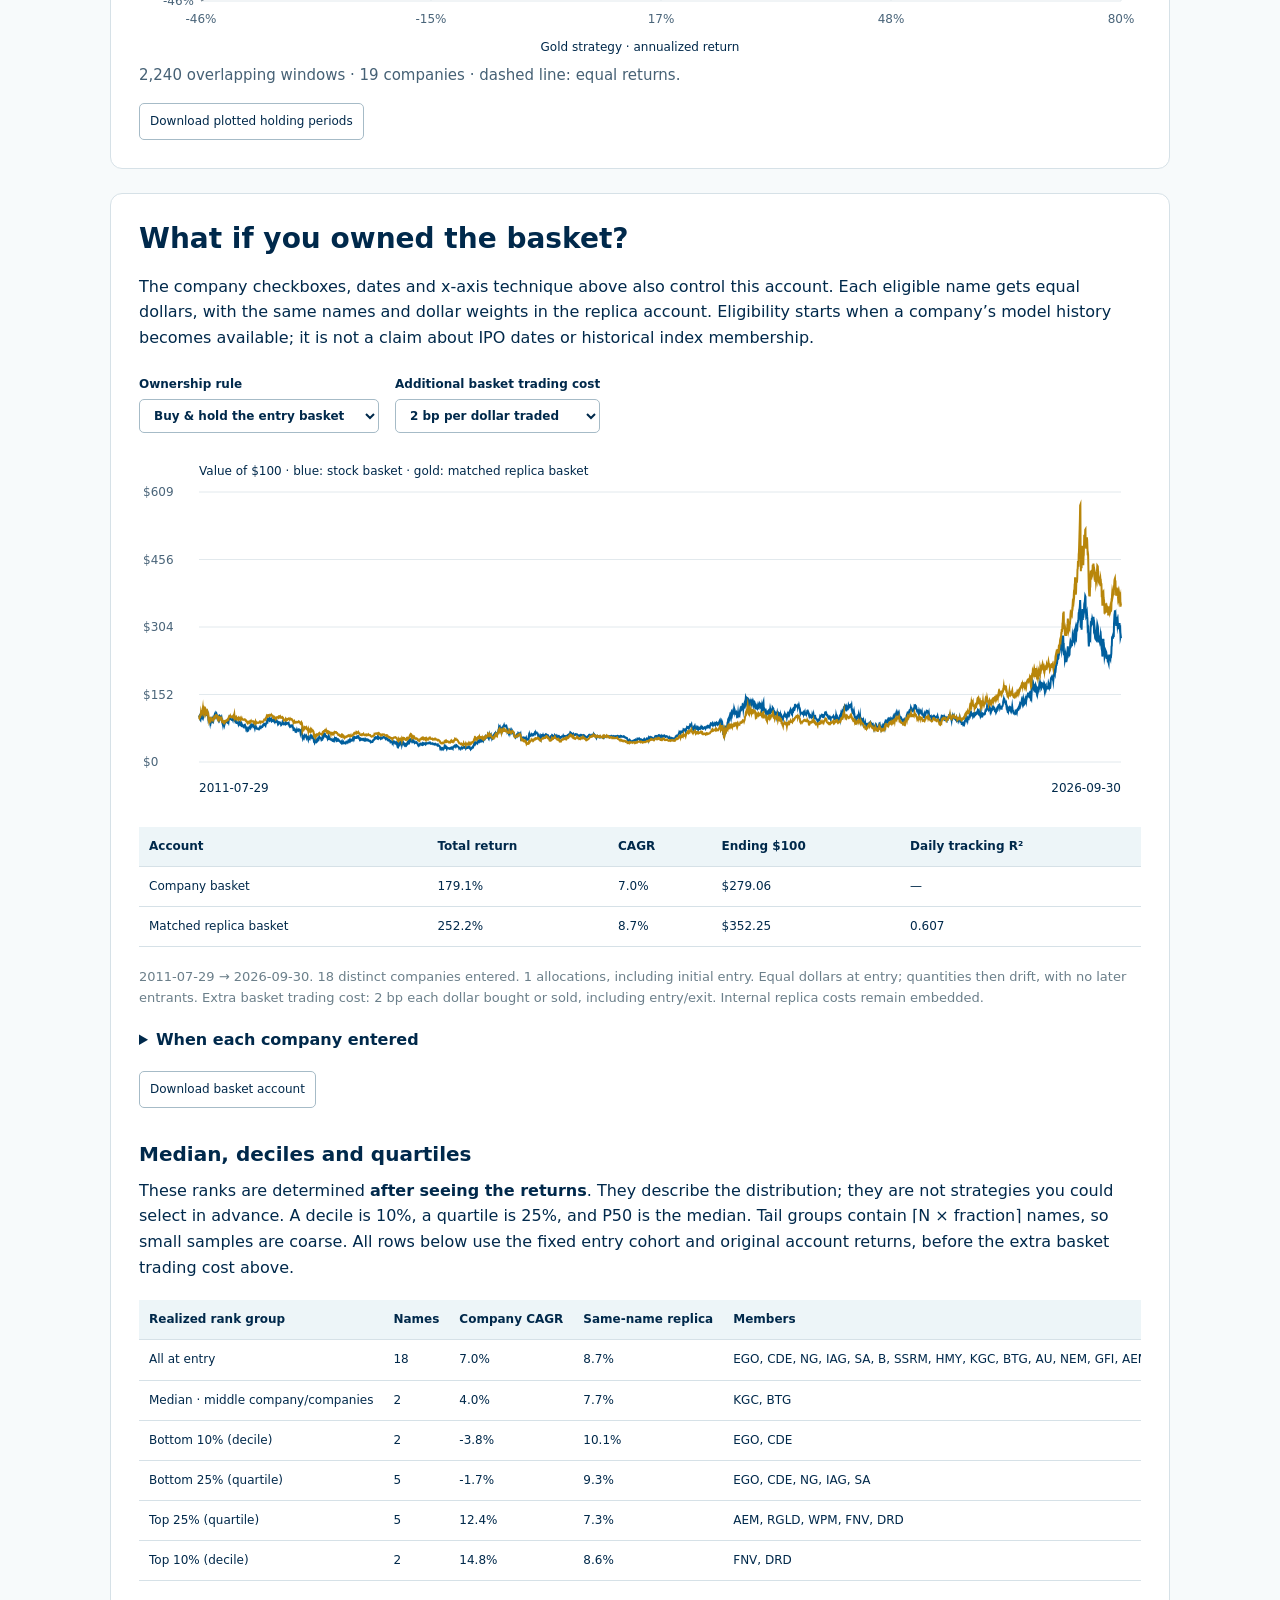
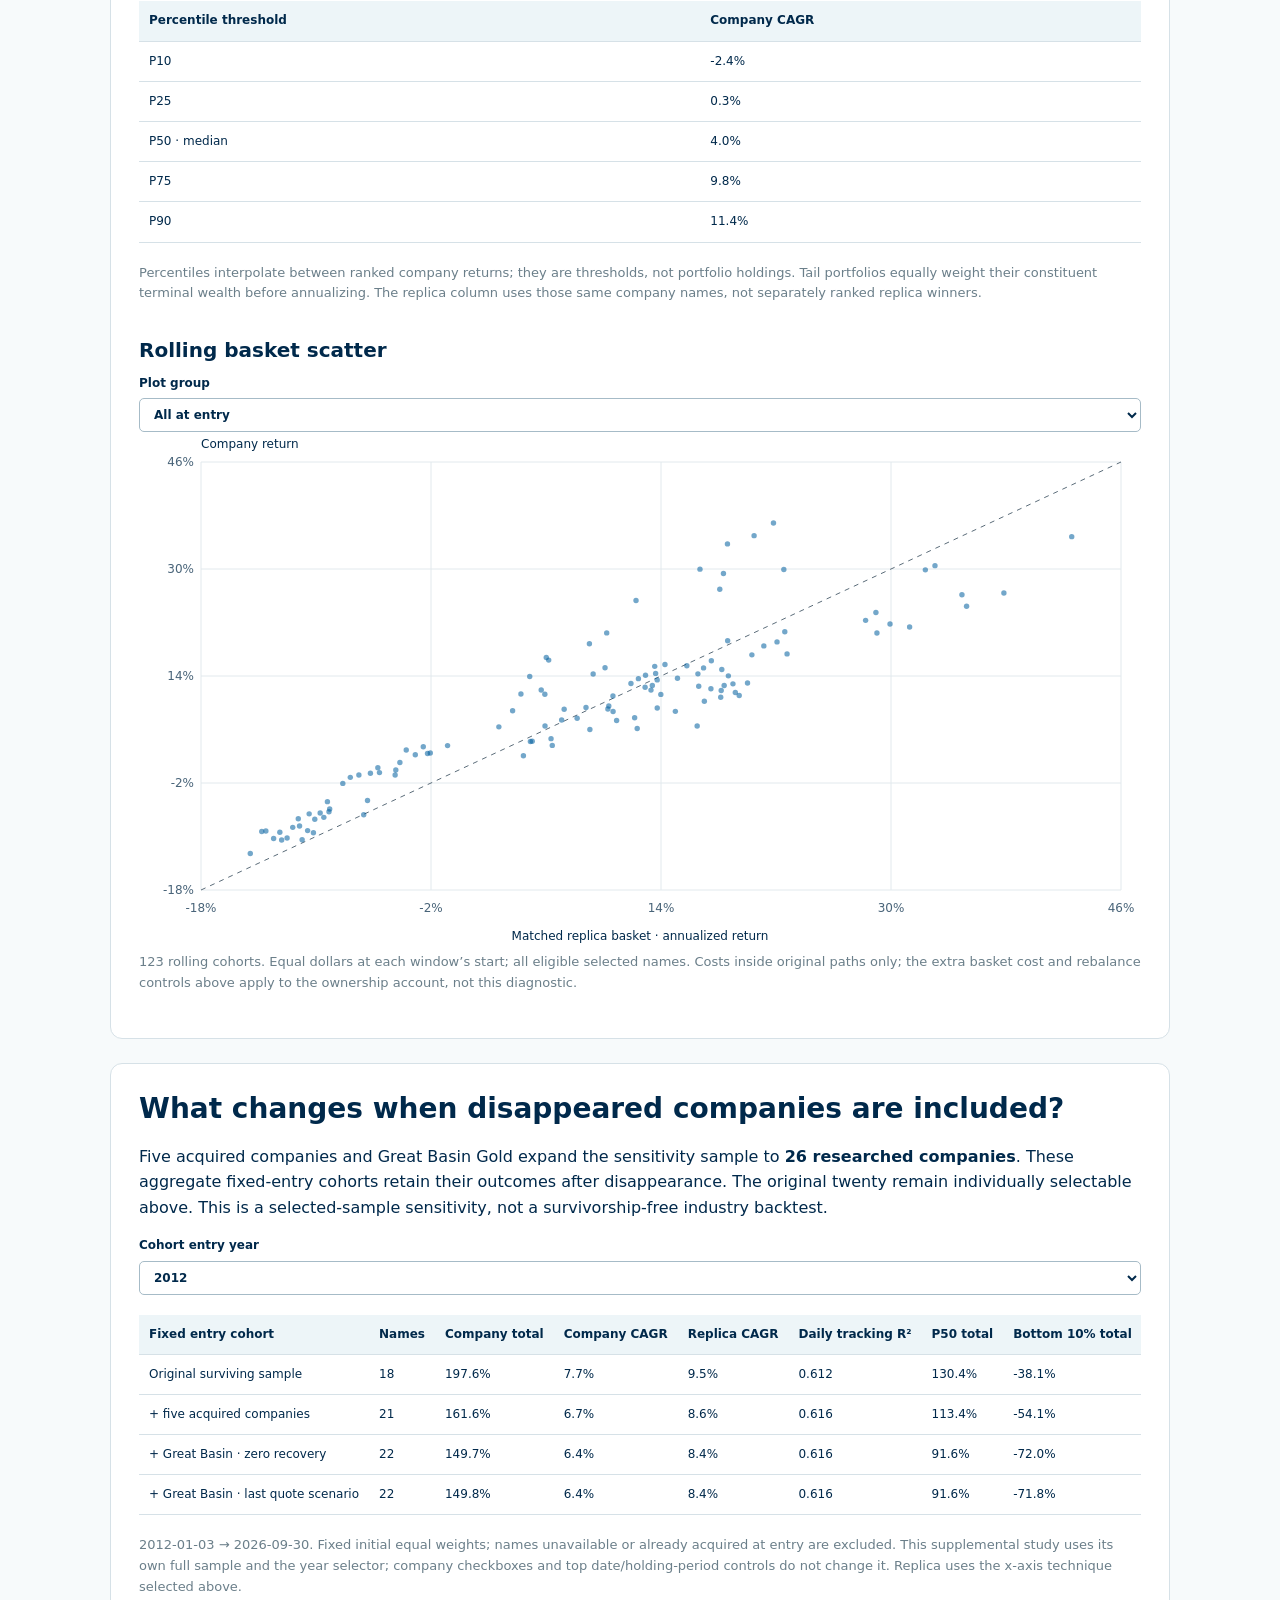
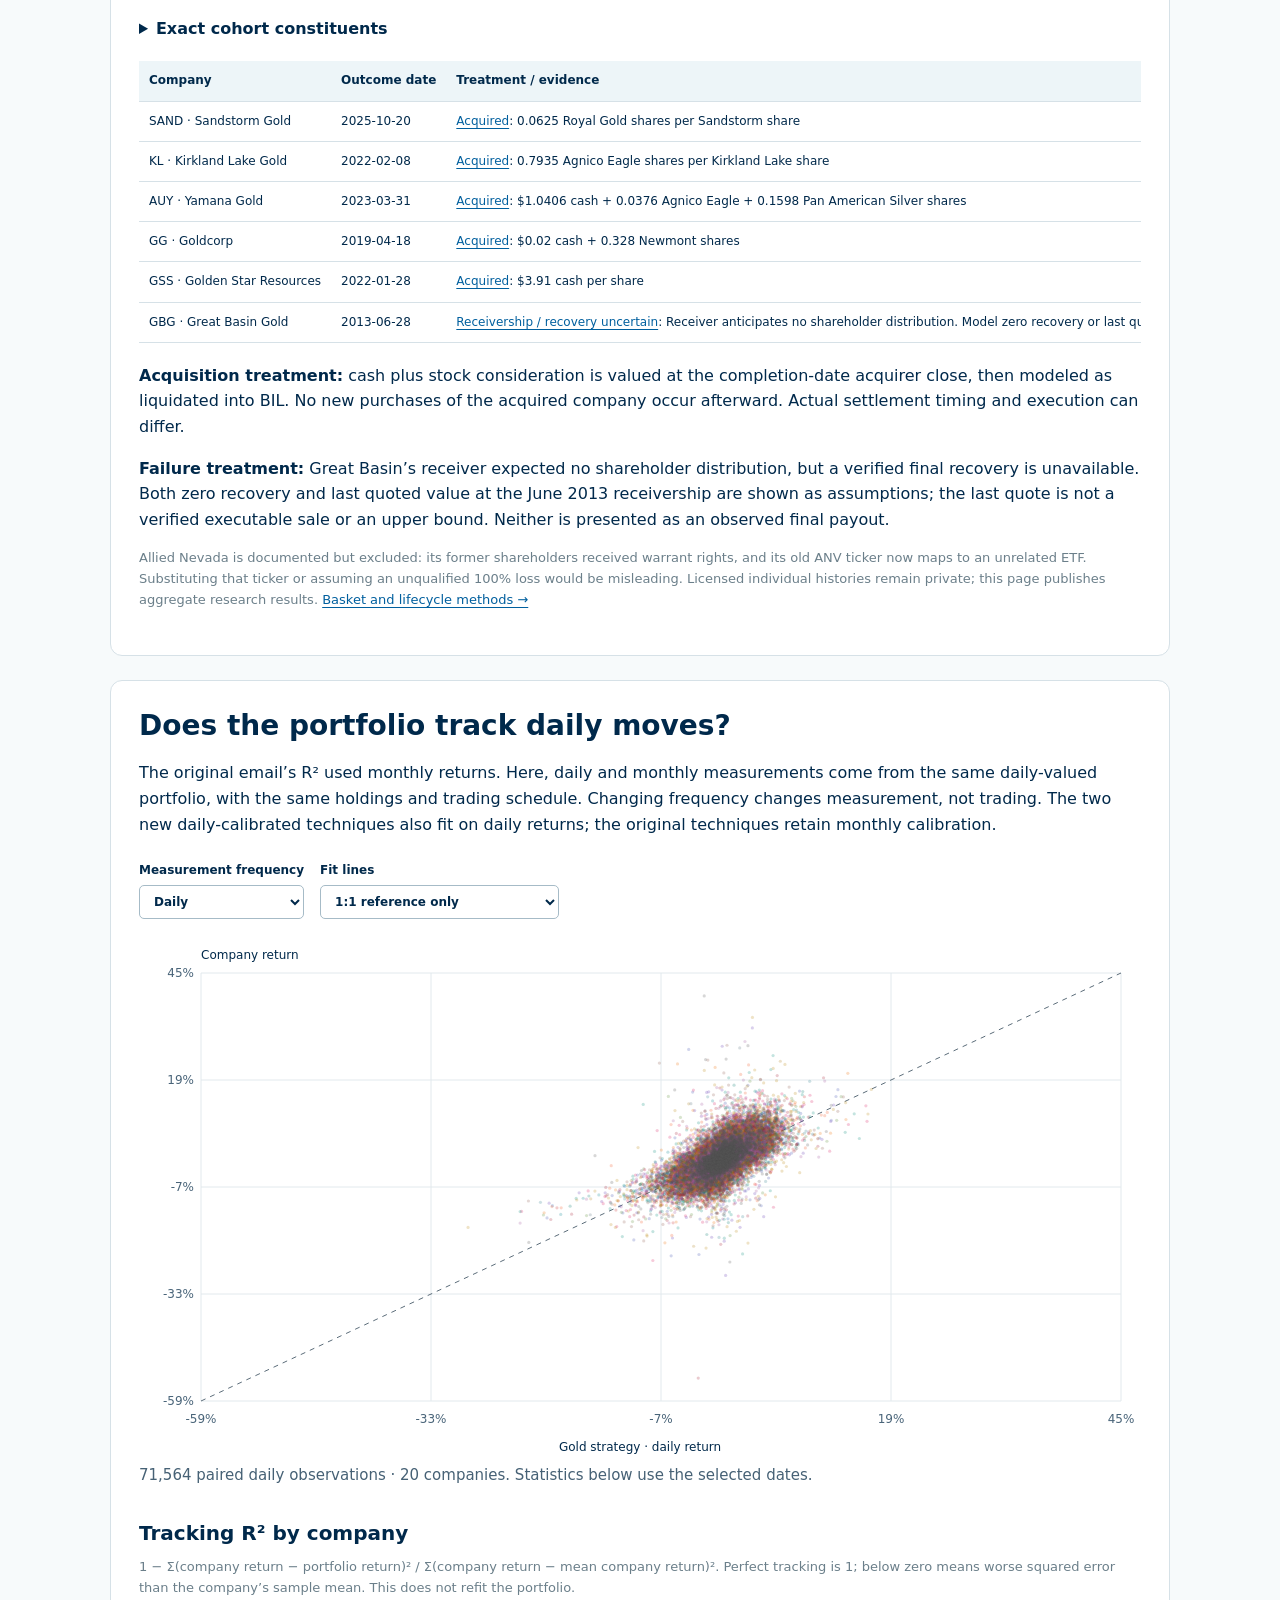
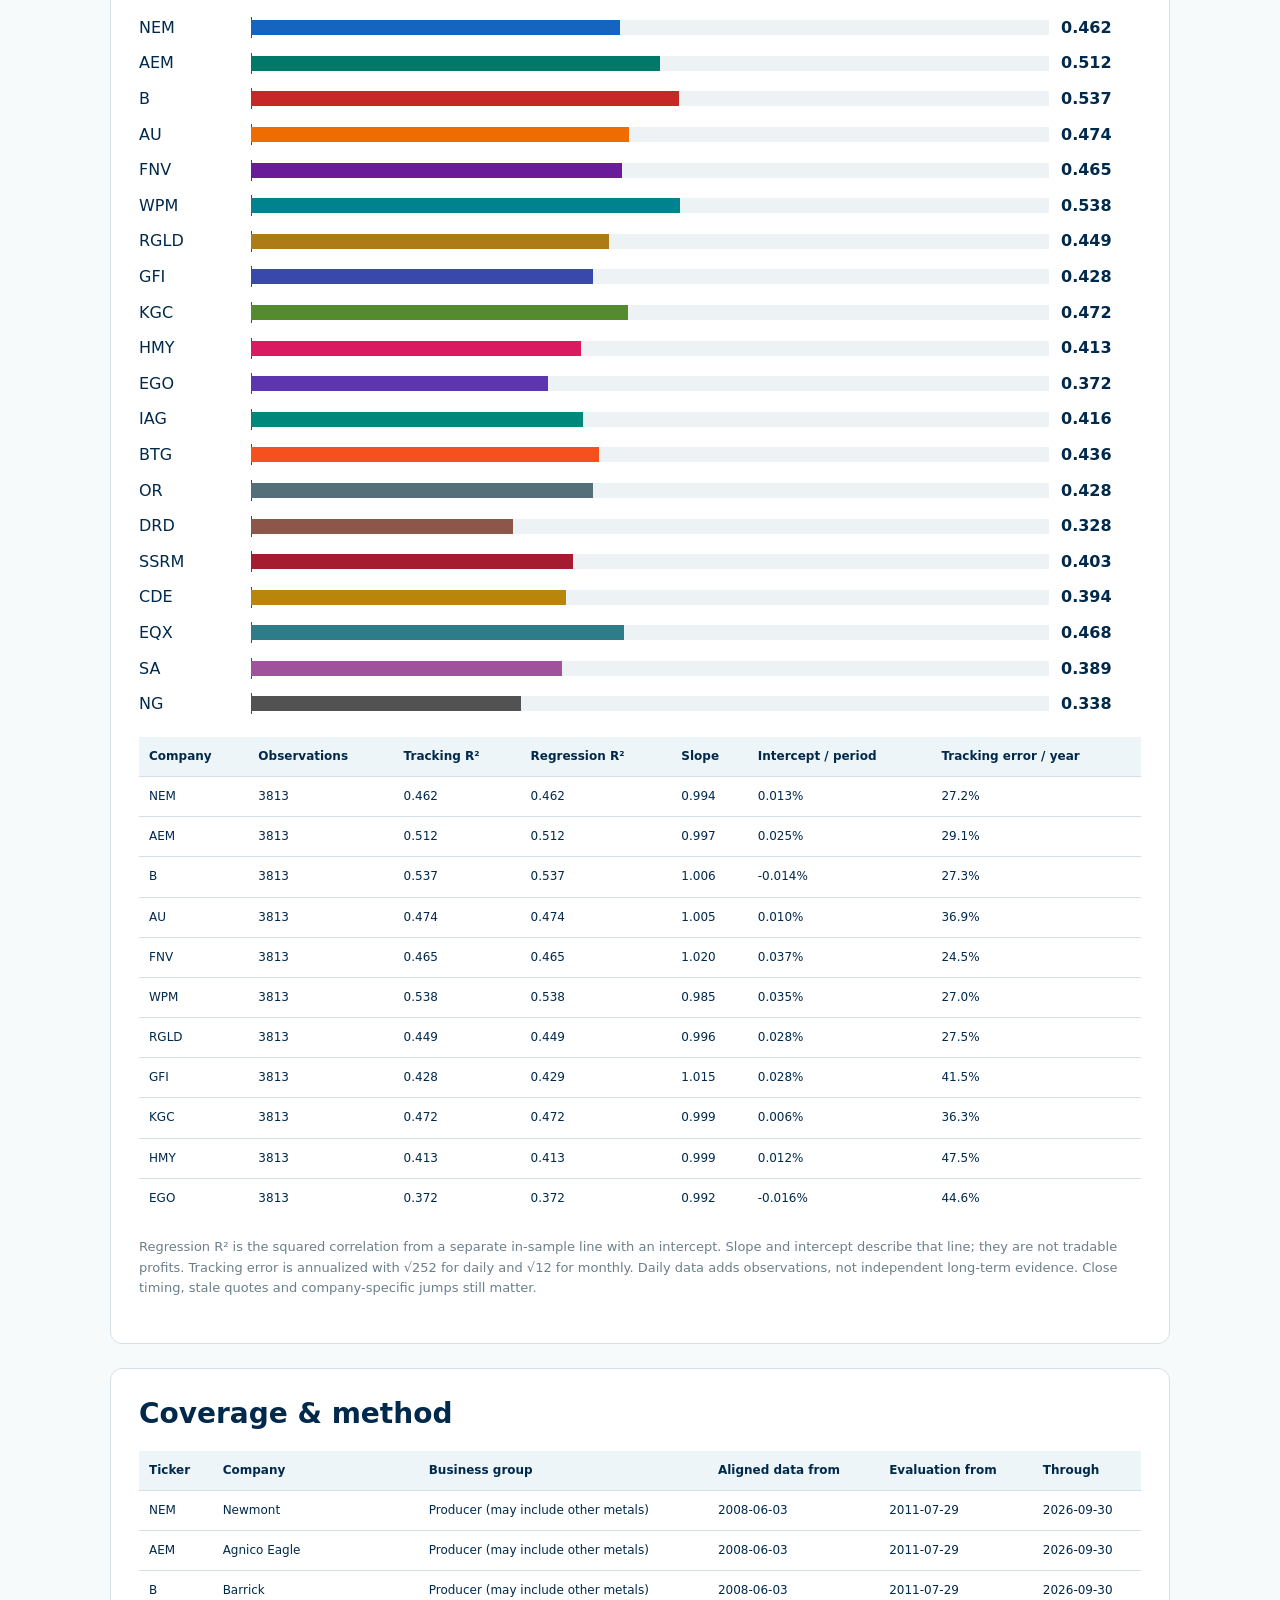
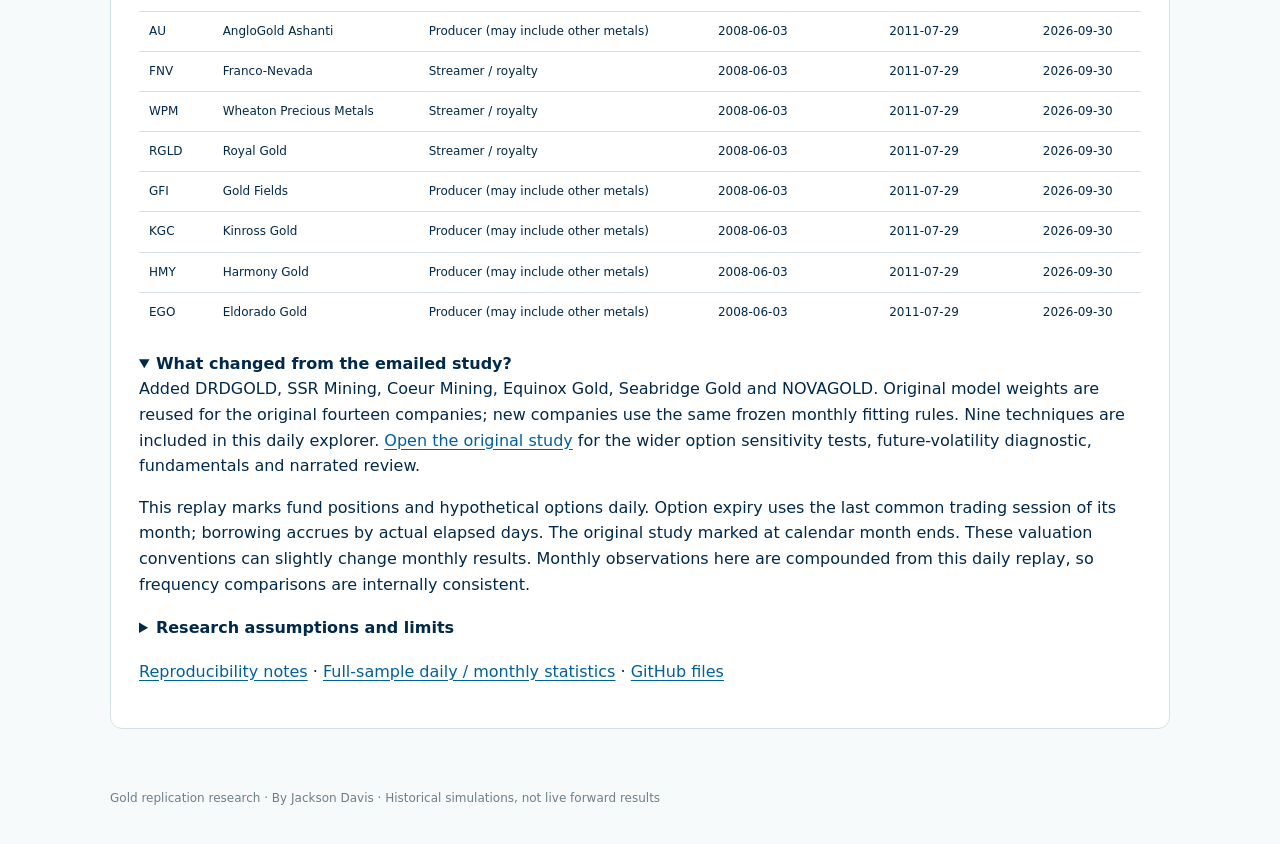
==== commit cb5848a1: "Add basket ownership, percentile groups and lifecycle sensitivity (#4)" ====
--- a/replication-v4/index.html
+++ b/replication-v4/index.html
@@ -1,8 +1,11 @@
 <!doctype html><html lang="en"><head><meta charset="utf-8"><meta name="viewport" content="width=device-width,initial-scale=1"><title>Gold & company returns | Interactive research</title><link rel="stylesheet" href="style.css"><style>header{padding-bottom:28px}.chart{height:520px}select{max-width:100%}.controls>label{min-width:150px}.stockchips label{font-size:13px}.metricrow{display:grid;grid-template-columns:100px 1fr 80px;align-items:center;gap:12px;margin:10px 0}.track{height:15px;background:#edf2f5;position:relative}.bar{height:100%;position:absolute}.zero{position:absolute;top:-3px;height:21px;width:1px;background:#354d62}.tablewrap{max-height:480px}#tooltip{pointer-events:none}.statline{font-size:15px;color:#466175}.controls{align-items:end}.controls input{max-width:170px}button{cursor:pointer}details{margin:18px 0}summary{cursor:pointer;font-weight:600}a{color:#005f9e}@media(max-width:600px){.chart{height:420px}.metricrow{grid-template-columns:65px 1fr 65px}.controls{display:grid;grid-template-columns:1fr}.controls>label{min-width:0}}</style></head><body>
-<header><p class="eyebrow">GOLD RESEARCH · DATA THROUGH SEPTEMBER 30, 2026</p><h1>The company, or the gold?</h1><p class="lede">Twenty companies. Nine gold tracking methods. Compare long-term returns, then inspect daily and monthly tracking using the same portfolio.</p><p id="status" role="status">Loading derived research data…</p></header><main><section><p><a href="../replication-v5/">New research: improved daily-calibrated models, company exposures and convexity tests →</a></p></section>
+<header><p class="eyebrow">GOLD RESEARCH · DATA THROUGH SEPTEMBER 30, 2026</p><h1>The company, or the gold?</h1><p class="lede">Twenty selectable companies, plus six disappeared-company cases. Nine gold tracking methods. Compare long-term returns, then inspect daily and monthly tracking using the same portfolio.</p><p id="status" role="status">Loading derived research data…</p></header><main><section><p><a href="../replication-v5/">New research: improved daily-calibrated models, company exposures and convexity tests →</a></p></section>
 <section><h2>Choose the comparison</h2><div class="controls"><label>X-axis technique<select id="model"></select></label><label>From<input type="date" id="start" value="2009-01-01" min="2009-01-01" max="2026-09-30"></label><label>Through<input type="date" id="end" value="2026-09-30" min="2009-01-01" max="2026-09-30"></label><label>Holding period<select id="horizon"><option value="1">1 month</option><option value="12">1 year</option><option value="36">3 years</option><option value="60" selected>5 years</option><option value="120">10 years</option></select></label><label>Return measure<select id="measure"><option value="cagr">Annualized</option><option value="total">Total</option></select></label></div><p id="modelnote" class="caption"></p>
 <div class="stockhead"><span>Companies</span><button id="all">All 20</button><button id="none">None</button><button id="streamers">Streamers / royalties</button><button id="original">Original 14</button><button id="added">Six additions</button></div><div id="stocks" class="stockchips"></div><p class="caption">Ticker labels show company names and coverage on hover. SA and NG are developers; several producers also mine silver or other metals. A selected company with insufficient history for a holding period has no points.</p>
 <h2>Holding-period returns</h2><p>Gold strategy on the x axis; company on the y axis. Above the dashed 1:1 line, the company did better. Each dot is a rolling, month-end observation from an ongoing account; overlapping windows are not independent.</p><div class="chart"><canvas id="holding" aria-label="Company versus selected gold technique holding-period returns"></canvas></div><p id="holdingcount" class="statline"></p><button id="download">Download plotted holding periods</button></section>
-<section><h2>Does the portfolio track daily moves?</h2><p>The original email’s R² used monthly returns. Here, daily and monthly measurements come from the same daily-valued portfolio, with the same holdings and trading schedule. Changing frequency changes measurement, not trading. The two new daily-calibrated techniques also fit on daily returns; the original techniques retain monthly calibration.</p><div class="controls"><label>Measurement frequency<select id="frequency"><option value="daily" selected>Daily</option><option value="monthly">Monthly</option></select></label><label>Fit lines<select id="fits"><option value="off">1:1 reference only</option><option value="on">Add per-company fitted lines</option></select></label></div><div class="chart"><canvas id="tracking" aria-label="Daily or monthly company versus portfolio returns"></canvas></div><p id="trackingcount" class="statline"></p>
+<section id="baskets"><h2>What if you owned the basket?</h2><p>The company checkboxes, dates and x-axis technique above also control this account. Each eligible name gets equal dollars, with the same names and dollar weights in the replica account. Eligibility starts when a company’s model history becomes available; it is not a claim about IPO dates or historical index membership.</p><div class="controls"><label>Ownership rule<select id="rebalance"><option value="hold">Buy &amp; hold the entry basket</option><option value="monthly">Monthly equal-weight basket</option></select></label><label>Additional basket trading cost<select id="basketcost"><option value="0">0 bp</option><option value="2" selected>2 bp per dollar traded</option><option value="10">10 bp per dollar traded</option></select></label></div><div class="chart" style="height:350px"><canvas id="basketwealth" aria-label="Selected company and matched replica basket wealth"></canvas></div><div class="tablewrap"><table id="basketstats"></table></div><p id="basketnote" class="caption"></p><details><summary>When each company entered</summary><p id="basketmembers"></p></details><button id="downloadbasket">Download basket account</button>
+<h3>Median, deciles and quartiles</h3><p>These ranks are determined <strong>after seeing the returns</strong>. They describe the distribution; they are not strategies you could select in advance. A decile is 10%, a quartile is 25%, and P50 is the median. Tail groups contain ⌈N × fraction⌉ names, so small samples are coarse. All rows below use the fixed entry cohort and original account returns, before the extra basket trading cost above.</p><div class="tablewrap"><table id="distribution"></table></div><div class="tablewrap"><table id="percentiles"></table></div><p class="caption">Percentiles interpolate between ranked company returns; they are thresholds, not portfolio holdings. Tail portfolios equally weight their constituent terminal wealth before annualizing. The replica column uses those same company names, not separately ranked replica winners.</p>
+<h3>Rolling basket scatter</h3><label>Plot group <select id="rankgroup"><option value="all">All at entry</option><option value="median">Median · hindsight</option><option value="bottom10">Bottom 10% · hindsight</option><option value="bottom25">Bottom quartile · hindsight</option><option value="top25">Top quartile · hindsight</option><option value="top10">Top 10% · hindsight</option></select></label><div class="chart"><canvas id="basketscatter" aria-label="Rolling basket versus matched replica returns"></canvas></div><p id="basketscattercount" class="caption"></p></section>
+<section id="lifecycle"><h2>What changes when disappeared companies are included?</h2><p>Five acquired companies and Great Basin Gold expand the sensitivity sample to <strong>26 researched companies</strong>. These aggregate fixed-entry cohorts retain their outcomes after disappearance. The original twenty remain individually selectable above. This is a selected-sample sensitivity, not a survivorship-free industry backtest.</p><label>Cohort entry year <select id="cohortyear"></select></label><div class="tablewrap"><table id="lifecyclecohorts"></table></div><p id="lifecyclenote" class="caption">Loading lifecycle study…</p><details><summary>Exact cohort constituents</summary><pre id="lifemembers" style="white-space:pre-wrap"></pre></details><div class="tablewrap"><table id="lifecyclecompanies"></table></div><p><strong>Acquisition treatment:</strong> cash plus stock consideration is valued at the completion-date acquirer close, then modeled as liquidated into BIL. No new purchases of the acquired company occur afterward. Actual settlement timing and execution can differ.</p><p><strong>Failure treatment:</strong> Great Basin’s receiver expected no shareholder distribution, but a verified final recovery is unavailable. Both zero recovery and last quoted value at the June 2013 receivership are shown as assumptions; the last quote is not a verified executable sale or an upper bound. Neither is presented as an observed final payout.</p><p class="caption">Allied Nevada is documented but excluded: its former shareholders received warrant rights, and its old ANV ticker now maps to an unrelated ETF. Substituting that ticker or assuming an unqualified 100% loss would be misleading. Licensed individual histories remain private; this page publishes aggregate research results. <a href="BASKETS.md">Basket and lifecycle methods →</a></p></section><section><h2>Does the portfolio track daily moves?</h2><p>The original email’s R² used monthly returns. Here, daily and monthly measurements come from the same daily-valued portfolio, with the same holdings and trading schedule. Changing frequency changes measurement, not trading. The two new daily-calibrated techniques also fit on daily returns; the original techniques retain monthly calibration.</p><div class="controls"><label>Measurement frequency<select id="frequency"><option value="daily" selected>Daily</option><option value="monthly">Monthly</option></select></label><label>Fit lines<select id="fits"><option value="off">1:1 reference only</option><option value="on">Add per-company fitted lines</option></select></label></div><div class="chart"><canvas id="tracking" aria-label="Daily or monthly company versus portfolio returns"></canvas></div><p id="trackingcount" class="statline"></p>
 <h3>Tracking R² by company</h3><p class="caption">1 − Σ(company return − portfolio return)² / Σ(company return − mean company return)². Perfect tracking is 1; below zero means worse squared error than the company’s sample mean. This does not refit the portfolio.</p><div id="bars"></div><div class="tablewrap"><table id="stats"></table></div><p class="caption">Regression R² is the squared correlation from a separate in-sample line with an intercept. Slope and intercept describe that line; they are not tradable profits. Tracking error is annualized with √252 for daily and √12 for monthly. Daily data adds observations, not independent long-term evidence. Close timing, stale quotes and company-specific jumps still matter.</p></section>
-<section><h2>Coverage & method</h2><div class="tablewrap"><table id="coverage"></table></div><details open><summary>What changed from the emailed study?</summary><p>Added DRDGOLD, SSR Mining, Coeur Mining, Equinox Gold, Seabridge Gold and NOVAGOLD. Original model weights are reused for the original fourteen companies; new companies use the same frozen monthly fitting rules. Nine techniques are included in this daily explorer. <a href="../replication-v3/">Open the original study</a> for the wider option sensitivity tests, future-volatility diagnostic, fundamentals and narrated review.</p><p>This replay marks fund positions and hypothetical options daily. Option expiry uses the last common trading session of its month; borrowing accrues by actual elapsed days. The original study marked at calendar month ends. These valuation conventions can slightly change monthly results. Monthly observations here are compounded from this daily replay, so frequency comparisons are internally consistent.</p></details><details><summary>Research assumptions and limits</summary><ul><li>GLD and SLV adjusted-close exposure plus BIL cash are funded bullion proxies, not a validated rolled-futures implementation. USD listings and vendor dividend/split adjustments are used.</li><li>Fitted exposures use trailing 24 monthly returns (risk targeting: 36), ending a full month before entry. Gold exposure is capped at 3×. Silver and paid gold options use the prior study’s fixed constraints and penalty. No peer-company return enters the portfolio.</li><li>Quantities remain fixed between monthly or calendar-quarter trades. Fund trades cost 2 basis points; borrowing adds 50 basis points per year. Illustrative options pay a 5% premium spread and use Black-Scholes/GVZ marks, not observed execution prices.</li><li>Revised vendor histories and a selected surviving universe can bias results. The companies’ business mix changes over time. No pre-listing histories are fabricated.</li><li>Long-horizon returns are ratios of the ongoing portfolio’s NAV, with costs already reflected. They do not reset a fresh account at each point. Selected dates restrict observations, not training history.</li><li>Daily observations require aligned stock/fund quotes. Only GVZ is forward-filled. Missing-session gaps, if present, are omitted from daily statistics; monthly observations still represent full month-end changes.</li></ul></details><p><a href="METHODS.md">Reproducibility notes</a> · <a href="summary.json">Full-sample daily / monthly statistics</a> · <a href="https://github.com/jhdavis789/gold-research/tree/main/replication-v4">GitHub files</a></p></section></main><footer>Gold replication research · By Jackson Davis · Historical simulations, not live forward results</footer><div id="tooltip" role="tooltip"></div><script src="app.js"></script></body></html>
+<section><h2>Coverage & method</h2><div class="tablewrap"><table id="coverage"></table></div><details open><summary>What changed from the emailed study?</summary><p>Added DRDGOLD, SSR Mining, Coeur Mining, Equinox Gold, Seabridge Gold and NOVAGOLD. Original model weights are reused for the original fourteen companies; new companies use the same frozen monthly fitting rules. Nine techniques are included in this daily explorer. <a href="../replication-v3/">Open the original study</a> for the wider option sensitivity tests, future-volatility diagnostic, fundamentals and narrated review.</p><p>This replay marks fund positions and hypothetical options daily. Option expiry uses the last common trading session of its month; borrowing accrues by actual elapsed days. The original study marked at calendar month ends. These valuation conventions can slightly change monthly results. Monthly observations here are compounded from this daily replay, so frequency comparisons are internally consistent.</p></details><details><summary>Research assumptions and limits</summary><ul><li>GLD and SLV adjusted-close exposure plus BIL cash are funded bullion proxies, not a validated rolled-futures implementation. USD listings and vendor dividend/split adjustments are used.</li><li>Fitted exposures use trailing 24 monthly returns (risk targeting: 36), ending a full month before entry. Gold exposure is capped at 3×. Silver and paid gold options use the prior study’s fixed constraints and penalty. No peer-company return enters the portfolio.</li><li>Quantities remain fixed between monthly or calendar-quarter trades. Fund trades cost 2 basis points; borrowing adds 50 basis points per year. Illustrative options pay a 5% premium spread and use Black-Scholes/GVZ marks, not observed execution prices.</li><li>Revised vendor histories and a selected surviving universe can bias results. The companies’ business mix changes over time. No pre-listing histories are fabricated.</li><li>Long-horizon returns are ratios of the ongoing portfolio’s NAV, with costs already reflected. They do not reset a fresh account at each point. Selected dates restrict observations, not training history.</li><li>Daily observations require aligned stock/fund quotes. Only GVZ is forward-filled. Missing-session gaps, if present, are omitted from daily statistics; monthly observations still represent full month-end changes.</li></ul></details><p><a href="METHODS.md">Reproducibility notes</a> · <a href="summary.json">Full-sample daily / monthly statistics</a> · <a href="https://github.com/jhdavis789/gold-research/tree/main/replication-v4">GitHub files</a></p></section></main><footer>Gold replication research · By Jackson Davis · Historical simulations, not live forward results</footer><div id="tooltip" role="tooltip"></div><script src="app.js"></script><script src="baskets.js"></script></body></html>
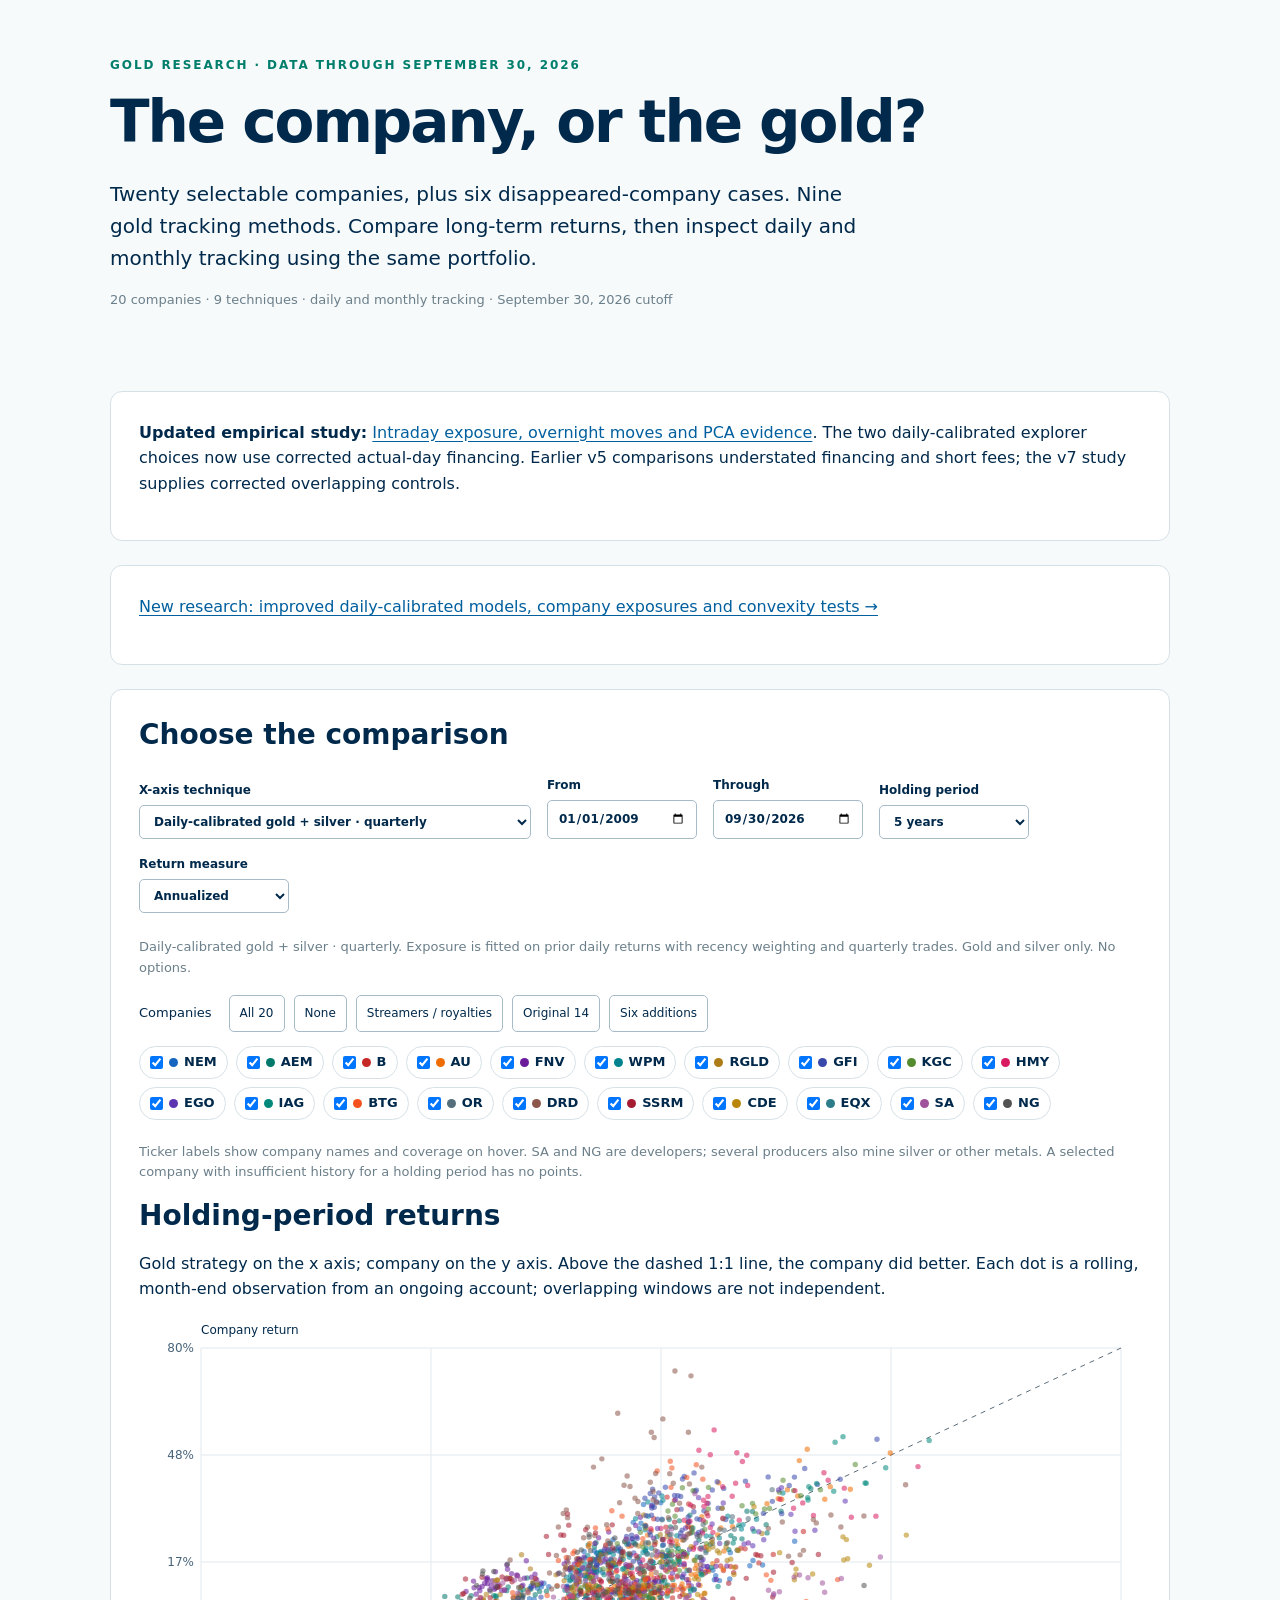
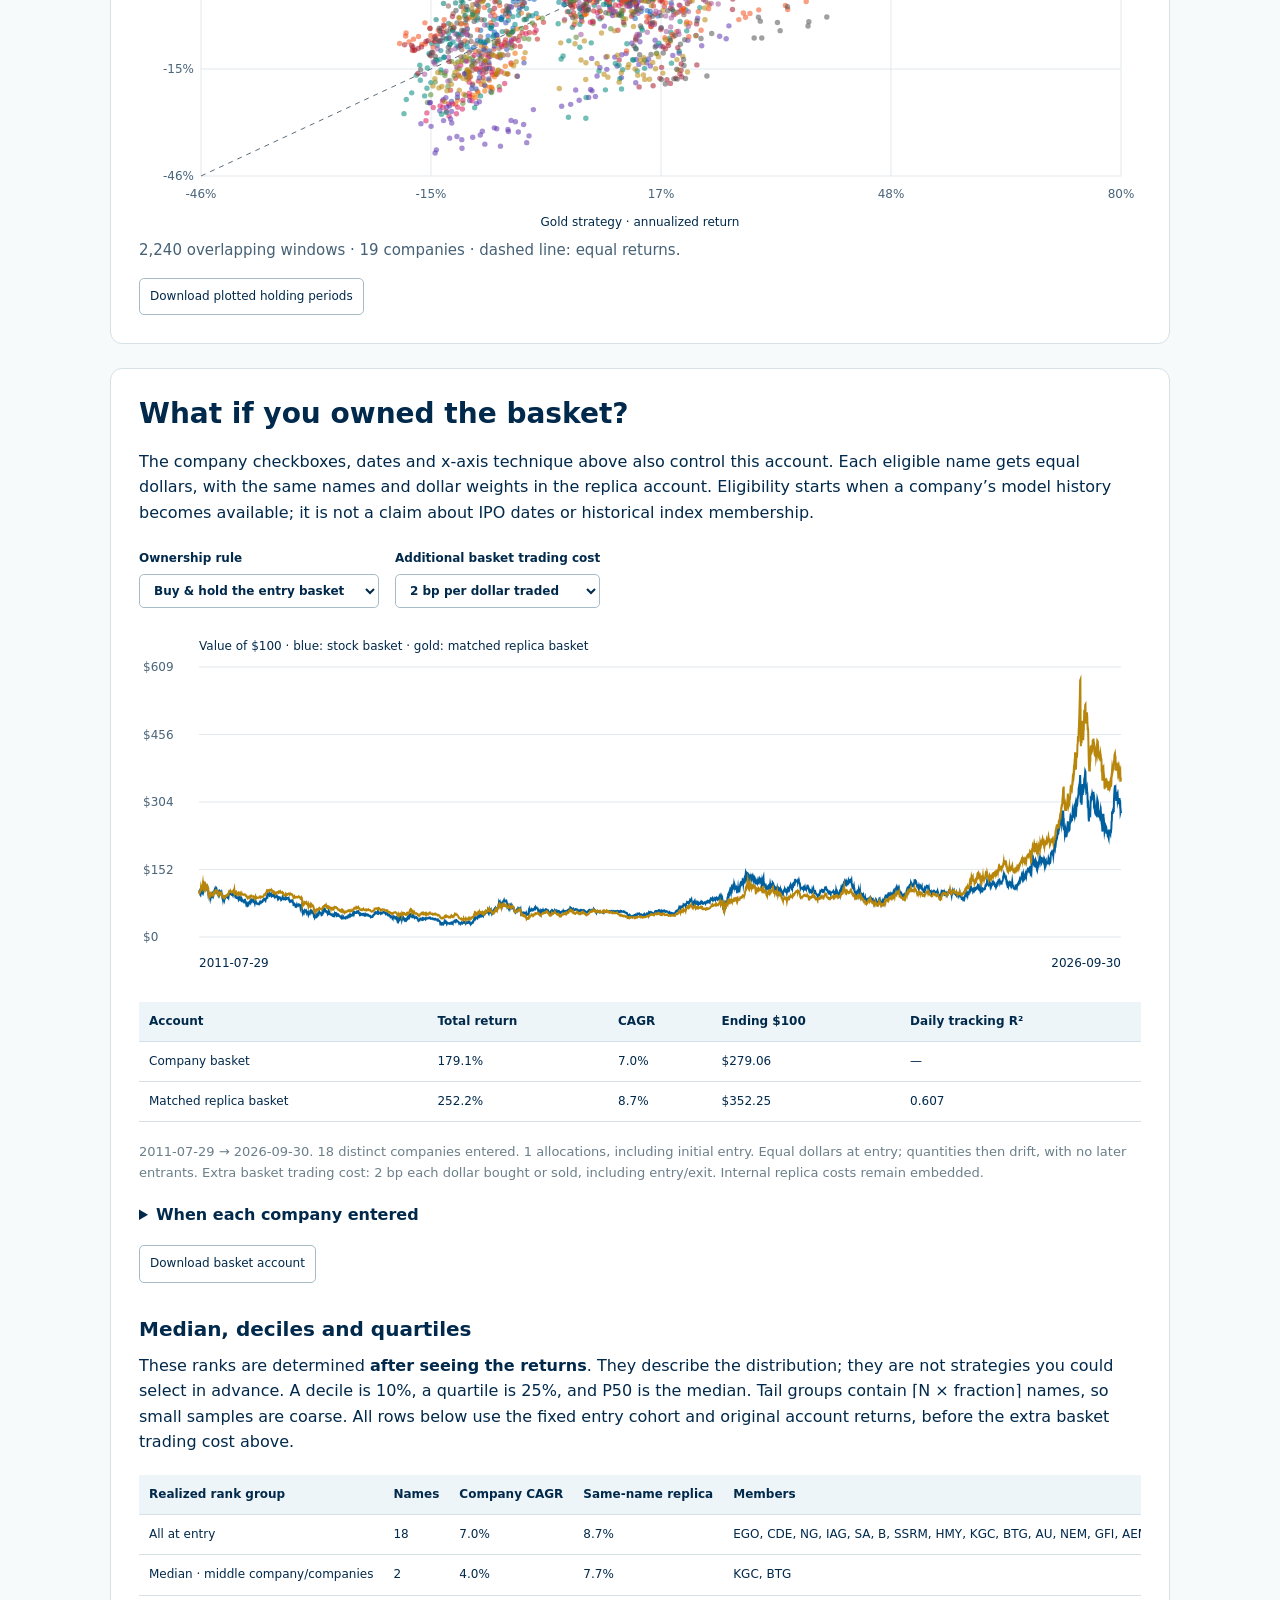
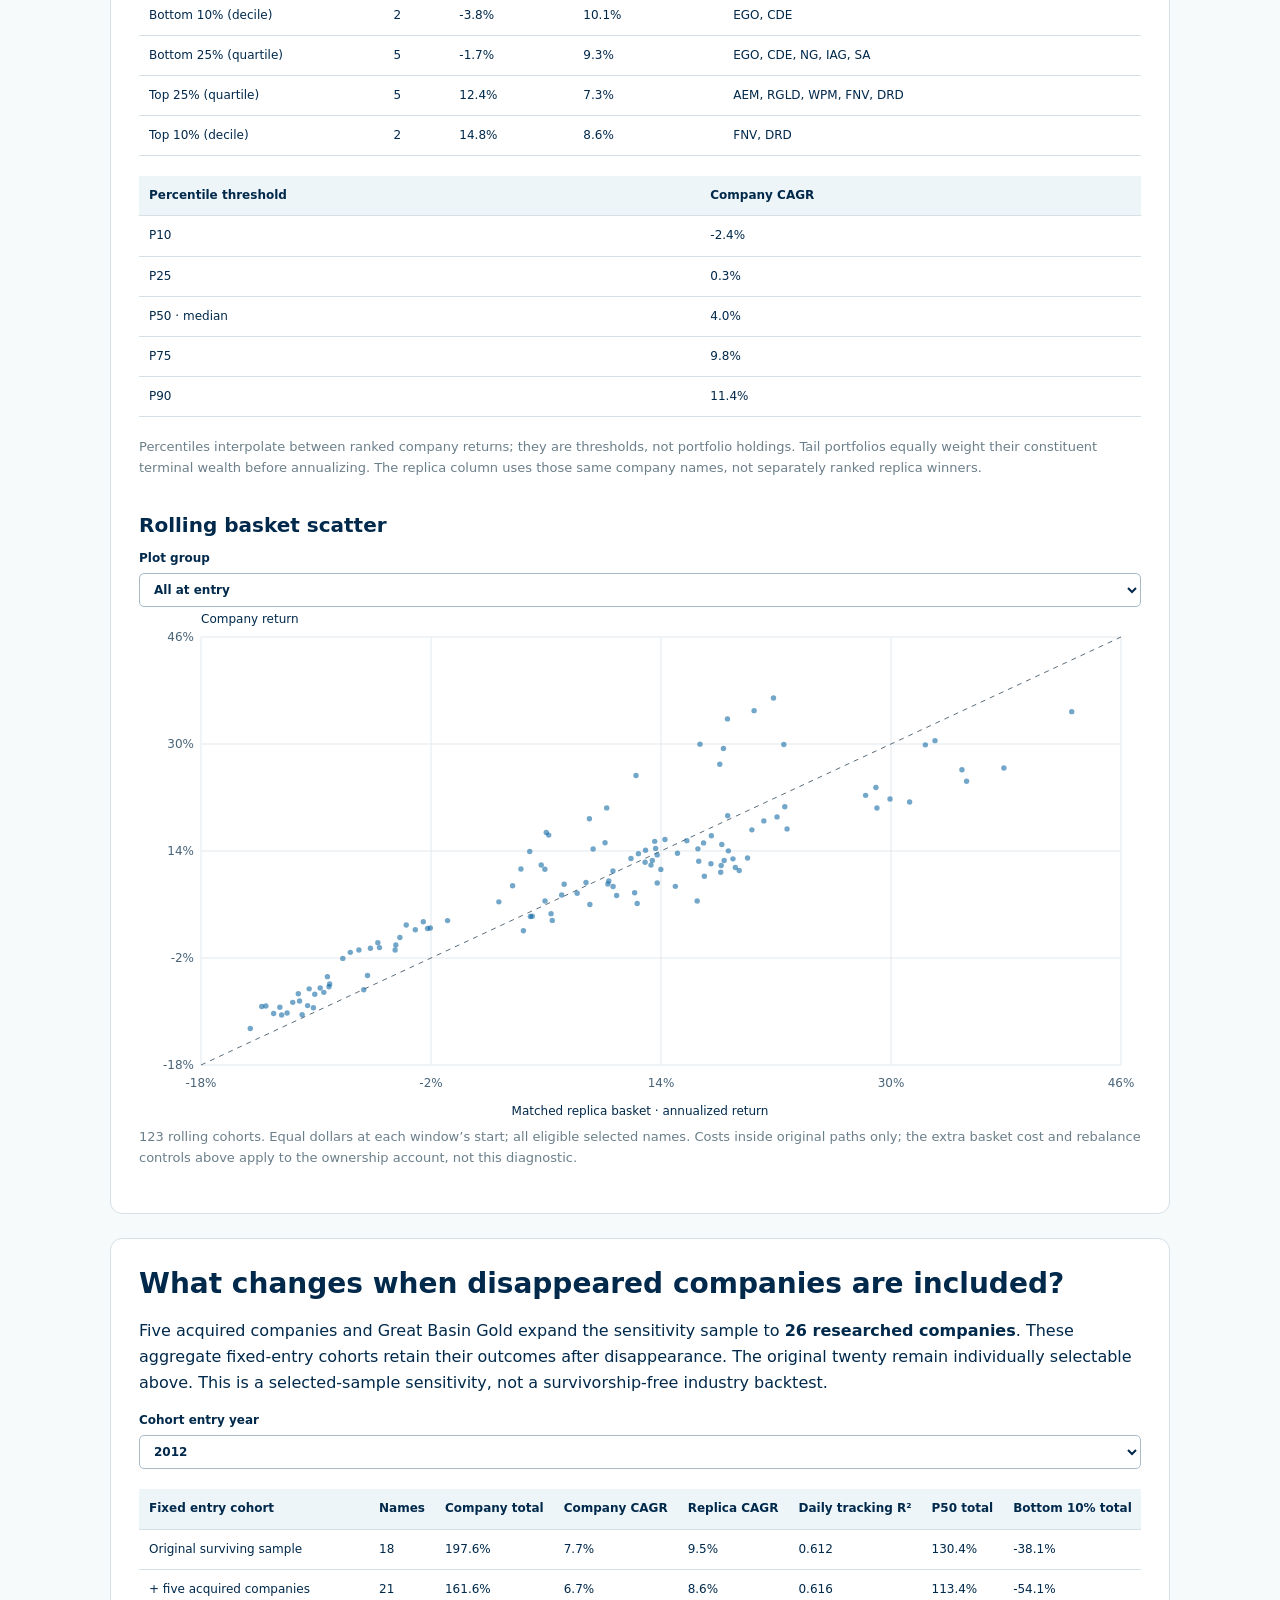
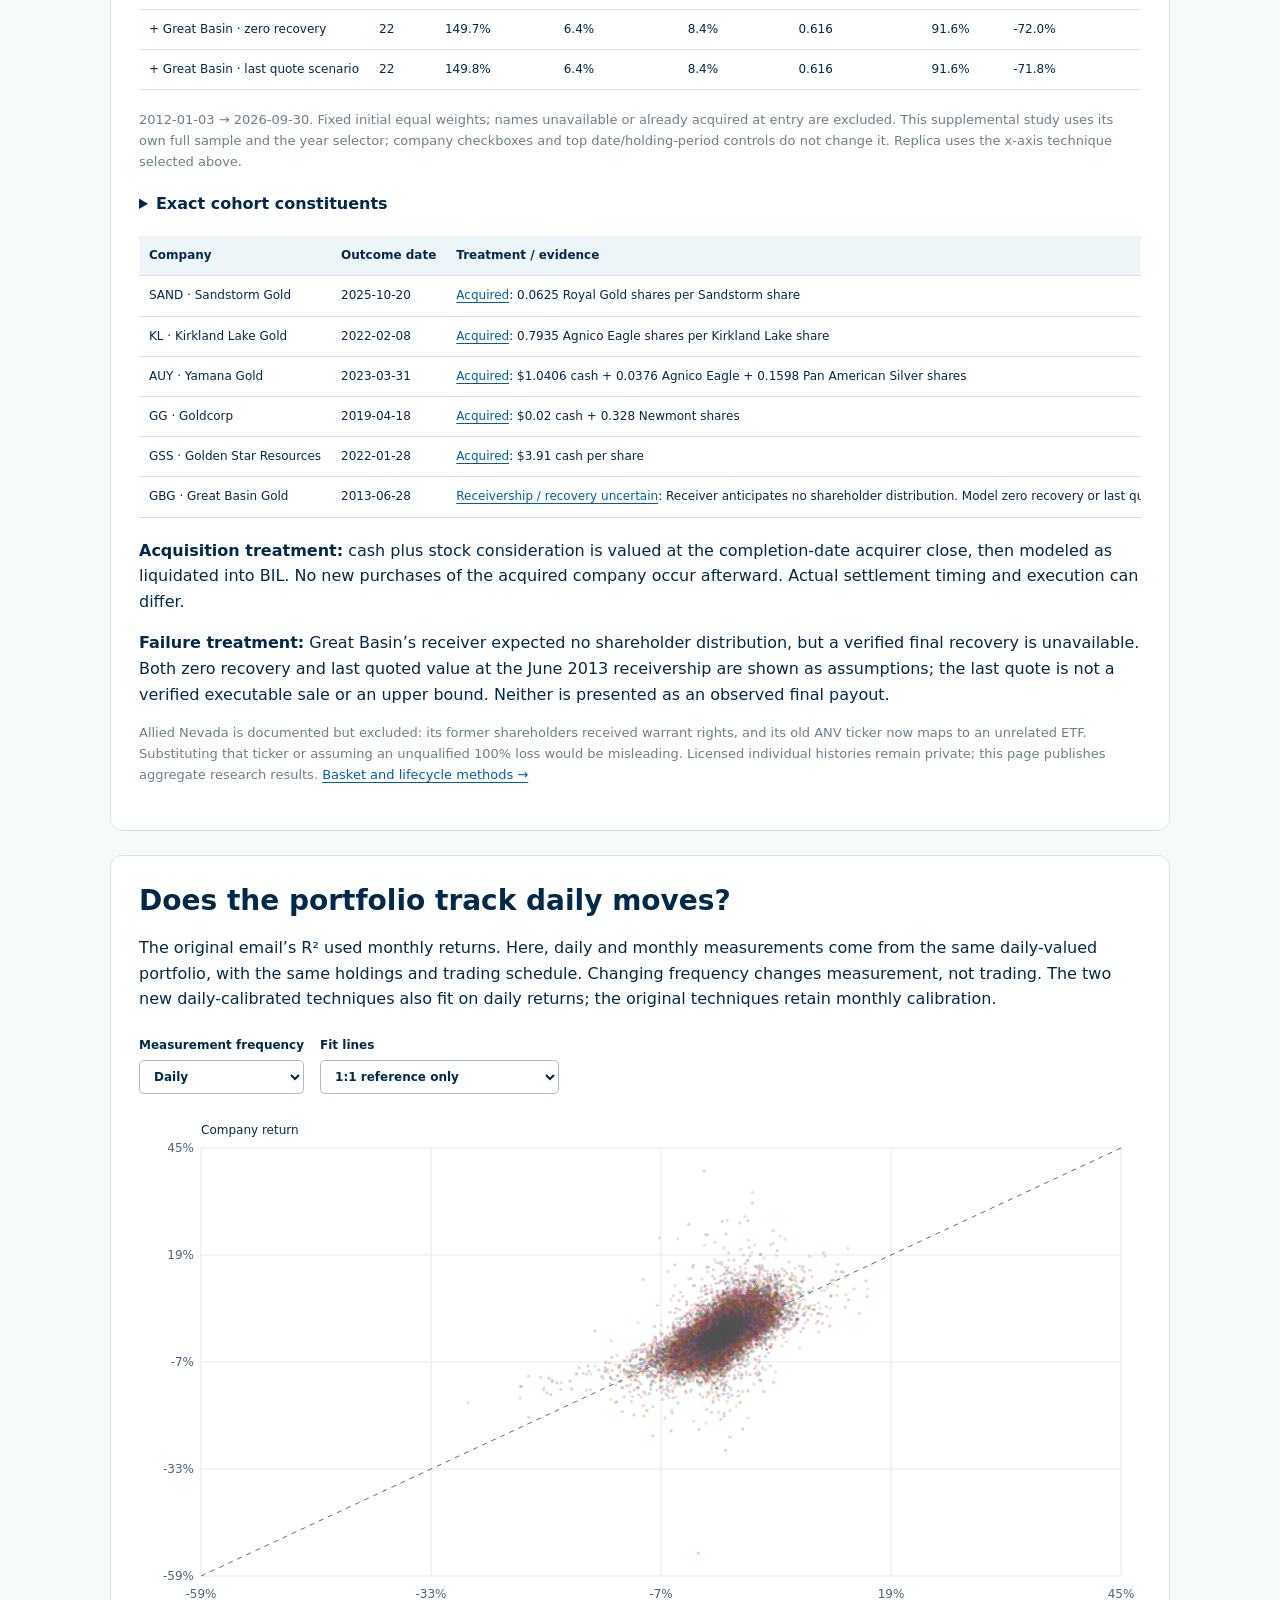
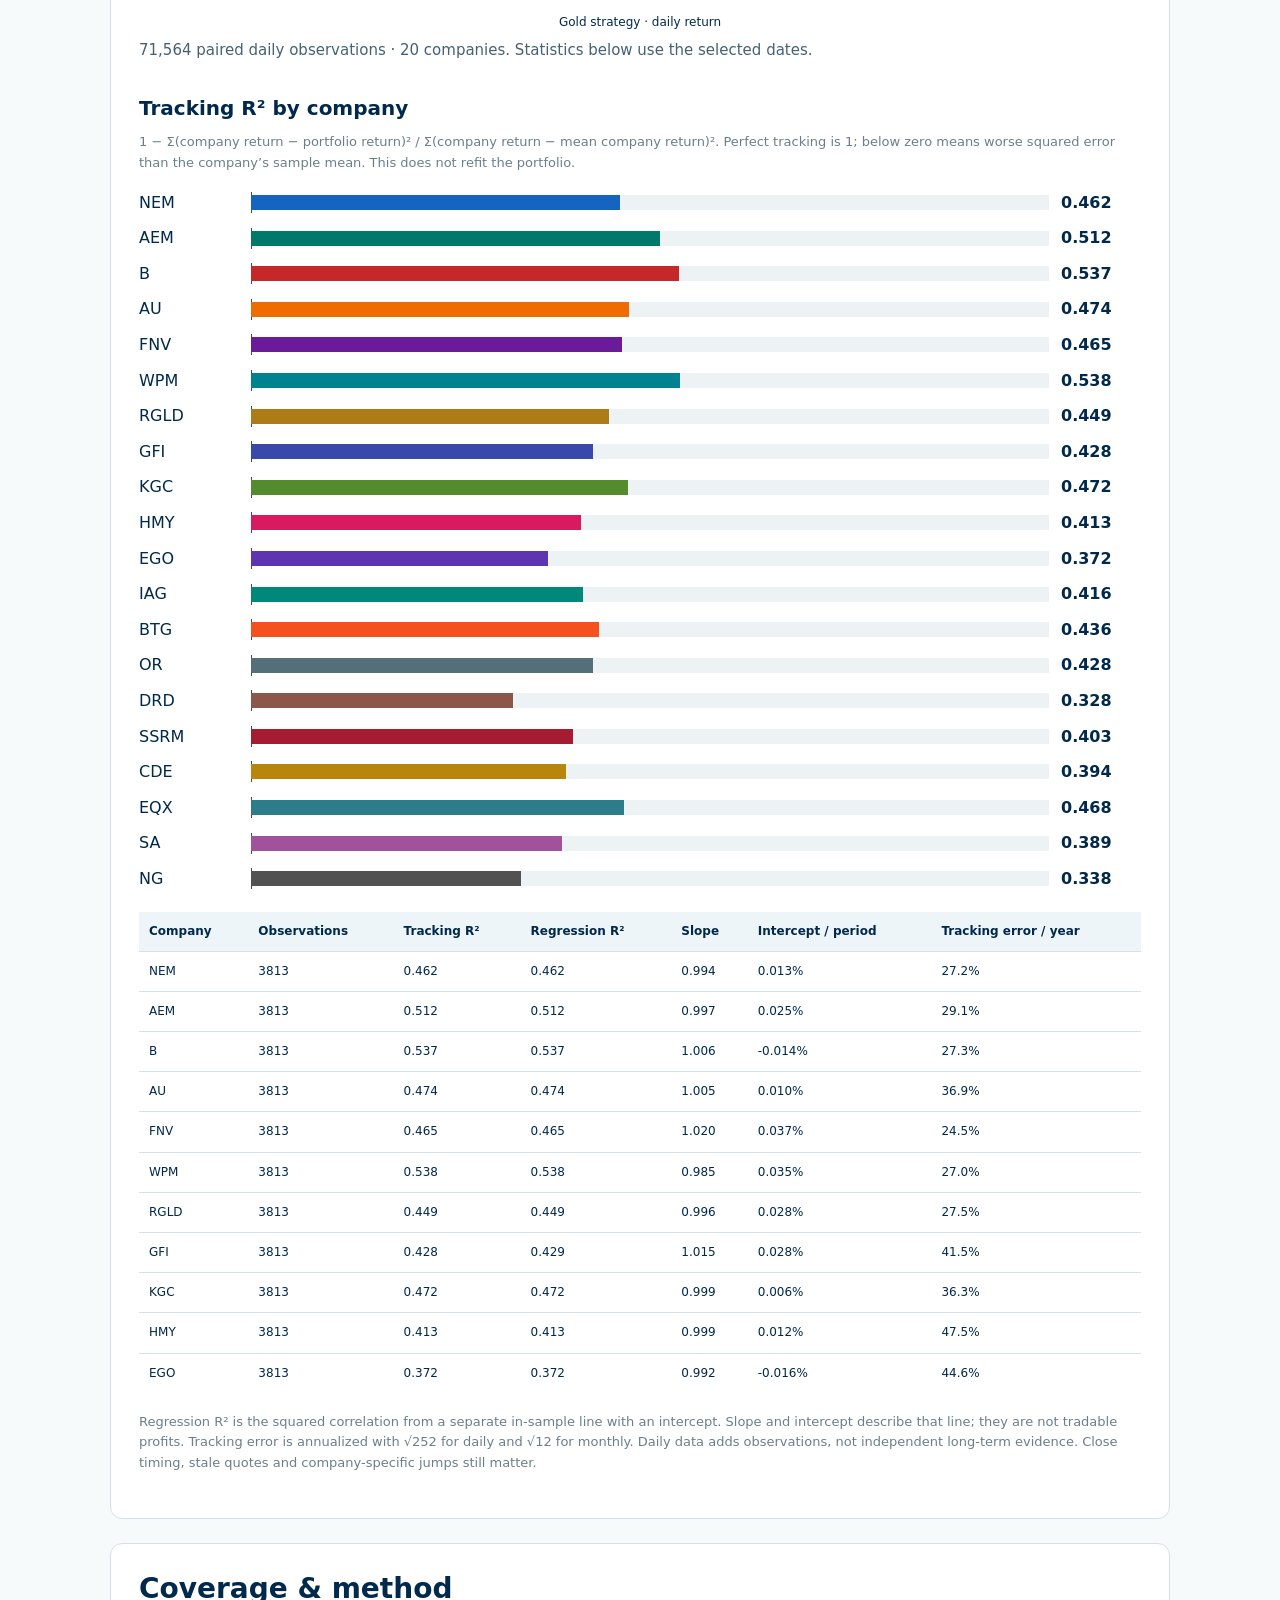
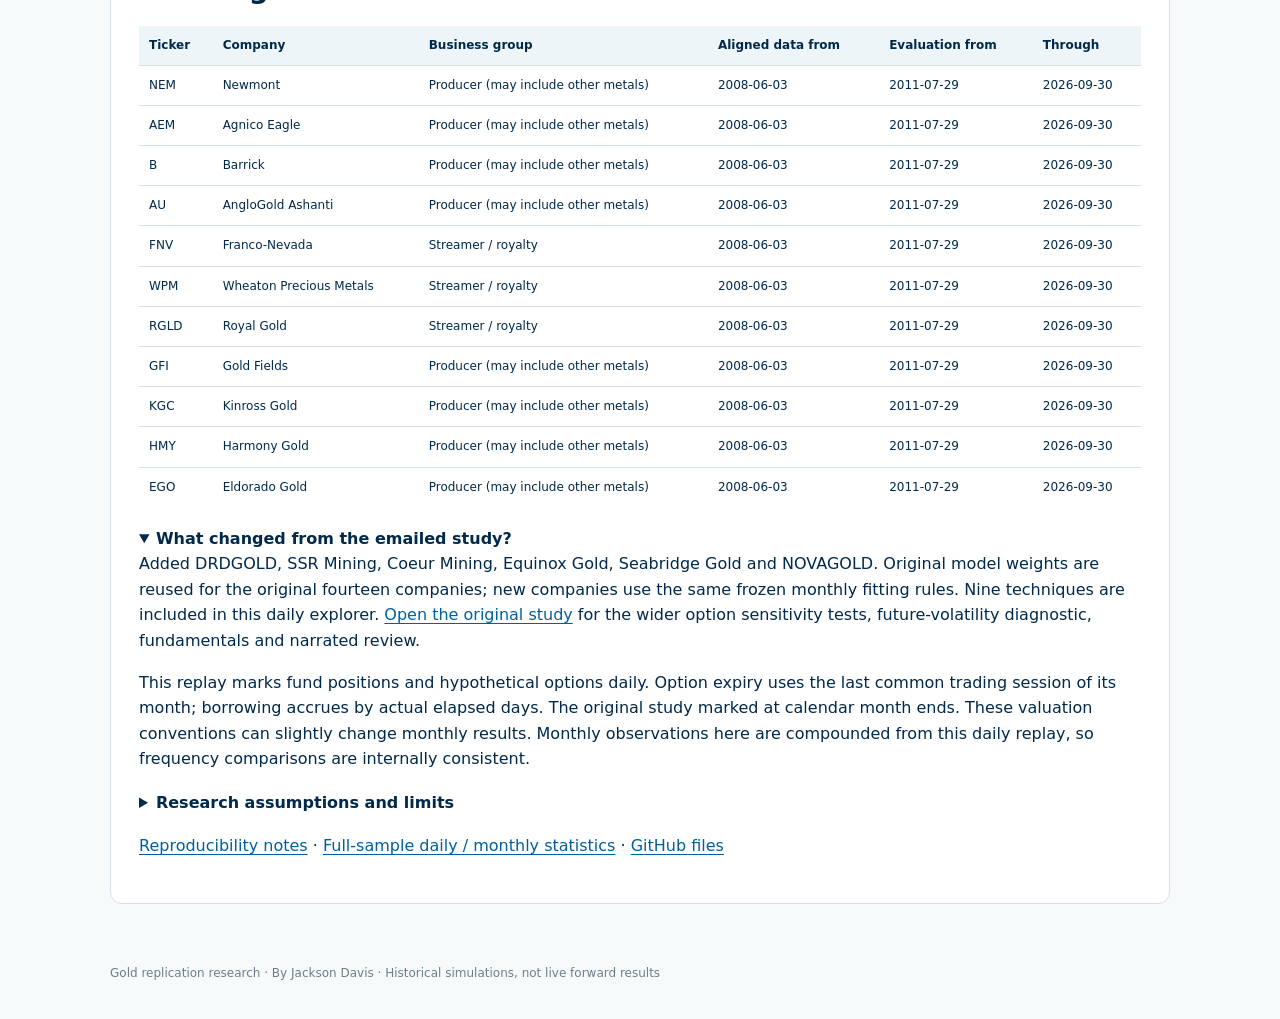
==== commit 5a3e2fd0: "Test intraday exposures and PCA; correct financing in shared controls (#5)" ====
--- a/replication-v4/index.html
+++ b/replication-v4/index.html
@@ -1,5 +1,5 @@
 <!doctype html><html lang="en"><head><meta charset="utf-8"><meta name="viewport" content="width=device-width,initial-scale=1"><title>Gold & company returns | Interactive research</title><link rel="stylesheet" href="style.css"><style>header{padding-bottom:28px}.chart{height:520px}select{max-width:100%}.controls>label{min-width:150px}.stockchips label{font-size:13px}.metricrow{display:grid;grid-template-columns:100px 1fr 80px;align-items:center;gap:12px;margin:10px 0}.track{height:15px;background:#edf2f5;position:relative}.bar{height:100%;position:absolute}.zero{position:absolute;top:-3px;height:21px;width:1px;background:#354d62}.tablewrap{max-height:480px}#tooltip{pointer-events:none}.statline{font-size:15px;color:#466175}.controls{align-items:end}.controls input{max-width:170px}button{cursor:pointer}details{margin:18px 0}summary{cursor:pointer;font-weight:600}a{color:#005f9e}@media(max-width:600px){.chart{height:420px}.metricrow{grid-template-columns:65px 1fr 65px}.controls{display:grid;grid-template-columns:1fr}.controls>label{min-width:0}}</style></head><body>
-<header><p class="eyebrow">GOLD RESEARCH · DATA THROUGH SEPTEMBER 30, 2026</p><h1>The company, or the gold?</h1><p class="lede">Twenty selectable companies, plus six disappeared-company cases. Nine gold tracking methods. Compare long-term returns, then inspect daily and monthly tracking using the same portfolio.</p><p id="status" role="status">Loading derived research data…</p></header><main><section><p><a href="../replication-v5/">New research: improved daily-calibrated models, company exposures and convexity tests →</a></p></section>
+<header><p class="eyebrow">GOLD RESEARCH · DATA THROUGH SEPTEMBER 30, 2026</p><h1>The company, or the gold?</h1><p class="lede">Twenty selectable companies, plus six disappeared-company cases. Nine gold tracking methods. Compare long-term returns, then inspect daily and monthly tracking using the same portfolio.</p><p id="status" role="status">Loading derived research data…</p></header><main><section><p><strong>Updated empirical study:</strong> <a href="../replication-v7/">Intraday exposure, overnight moves and PCA evidence</a>. The two daily-calibrated explorer choices now use corrected actual-day financing. Earlier v5 comparisons understated financing and short fees; the v7 study supplies corrected overlapping controls.</p></section><section><p><a href="../replication-v5/">New research: improved daily-calibrated models, company exposures and convexity tests →</a></p></section>
 <section><h2>Choose the comparison</h2><div class="controls"><label>X-axis technique<select id="model"></select></label><label>From<input type="date" id="start" value="2009-01-01" min="2009-01-01" max="2026-09-30"></label><label>Through<input type="date" id="end" value="2026-09-30" min="2009-01-01" max="2026-09-30"></label><label>Holding period<select id="horizon"><option value="1">1 month</option><option value="12">1 year</option><option value="36">3 years</option><option value="60" selected>5 years</option><option value="120">10 years</option></select></label><label>Return measure<select id="measure"><option value="cagr">Annualized</option><option value="total">Total</option></select></label></div><p id="modelnote" class="caption"></p>
 <div class="stockhead"><span>Companies</span><button id="all">All 20</button><button id="none">None</button><button id="streamers">Streamers / royalties</button><button id="original">Original 14</button><button id="added">Six additions</button></div><div id="stocks" class="stockchips"></div><p class="caption">Ticker labels show company names and coverage on hover. SA and NG are developers; several producers also mine silver or other metals. A selected company with insufficient history for a holding period has no points.</p>
 <h2>Holding-period returns</h2><p>Gold strategy on the x axis; company on the y axis. Above the dashed 1:1 line, the company did better. Each dot is a rolling, month-end observation from an ongoing account; overlapping windows are not independent.</p><div class="chart"><canvas id="holding" aria-label="Company versus selected gold technique holding-period returns"></canvas></div><p id="holdingcount" class="statline"></p><button id="download">Download plotted holding periods</button></section>
